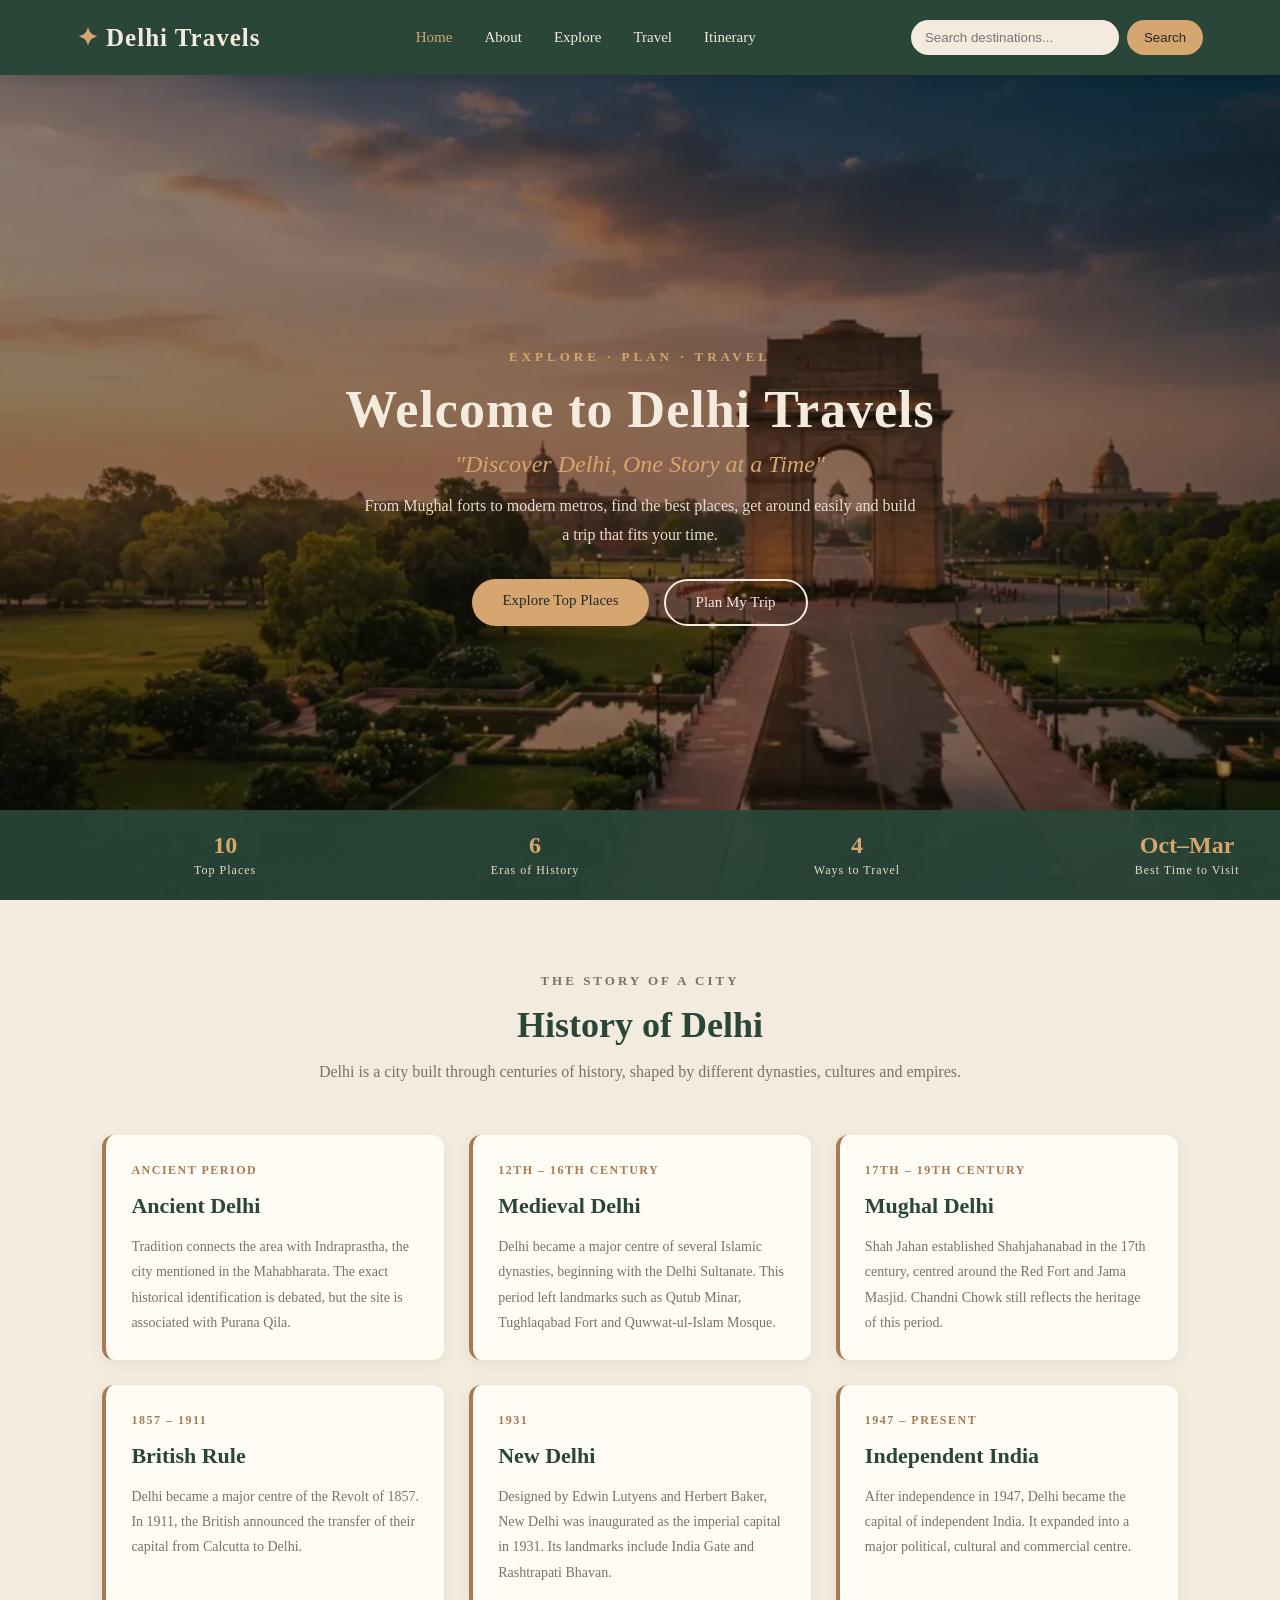
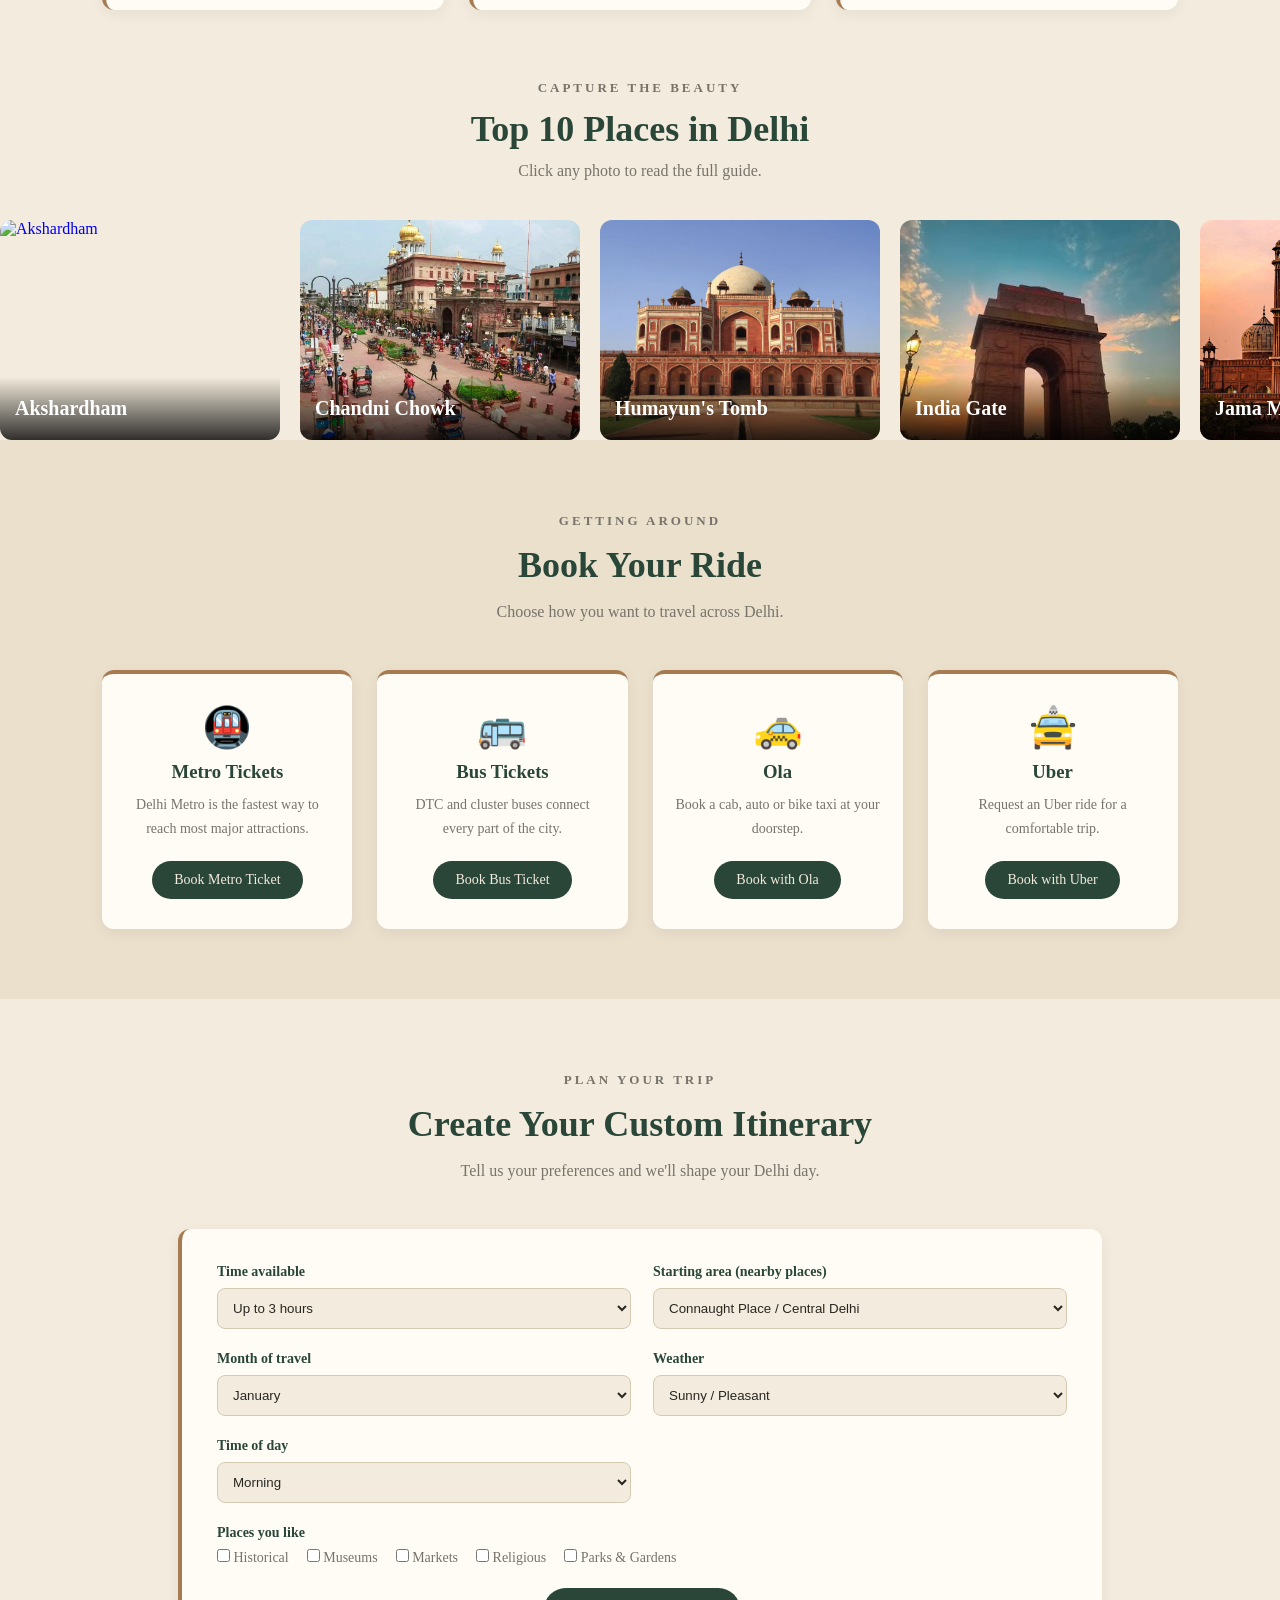
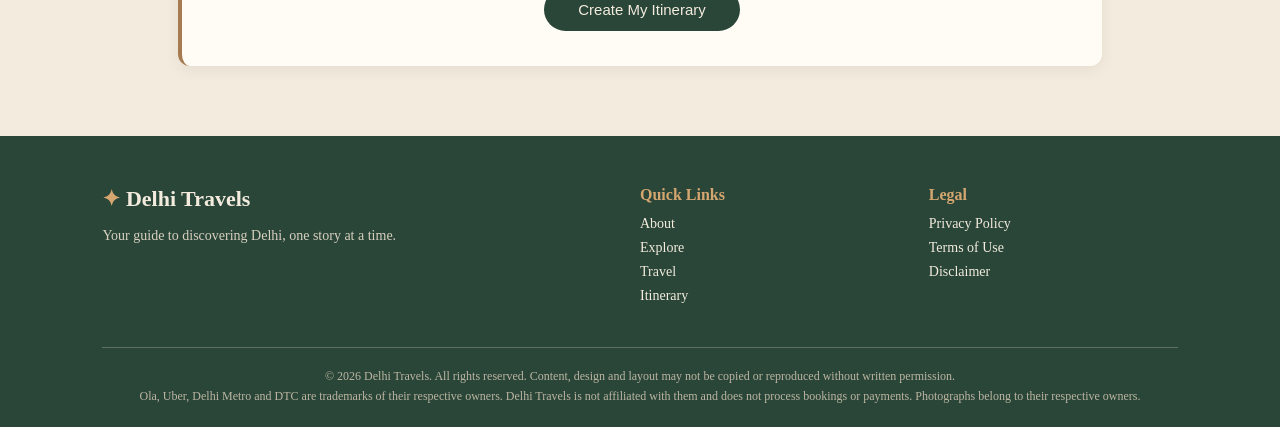
==== index.html @ da399725 "Homepage-built" ====
<!DOCTYPE html>
<html lang="en">
<head>
    <meta charset="UTF-8">
    <meta name="viewport" content="width=device-width, initial-scale=1.0">
    <title>Delhi Tour Guide</title>
    <link rel="stylesheet" href="style-main.css">
</head>
<body>
    
<header class="navbar">

<a href="#home" class="logo"><span>✦</span> Delhi Travels</a>

<div class="nav-links">
    <a href="#home">Home</a>
    <a href="#about">About</a>
    <a href="#explore">Explore</a>
    <a href="#travel">Travel</a>
    <a href="#itinerary">Itinerary</a>
</div>

    <div class="nav-search">
        <input type="text"
        placeholder="Search destinations...">
        <button type="button">Search</button>
    </div>

</header>

<div class="mainpage" id="home">

    <p class="hero-badge">EXPLORE · PLAN · TRAVEL</p>
    <h1>Welcome to Delhi Travels</h1>
    <h2>"Discover Delhi, One Story at a Time"</h2>
    <p class="hero-text">
        From Mughal forts to modern metros, find the best places,
        get around easily and build a trip that fits your time.
    </p>

    <div class="hero-buttons">
        <a href="#explore" class="hero-btn">Explore Top Places</a>
        <a href="#itinerary" class="hero-btn-outline">Plan My Trip</a>
    </div>

    <div class="hero-stats">
        <div><strong>10</strong><span>Top Places</span></div>
        <div><strong>6</strong><span>Eras of History</span></div>
        <div><strong>4</strong><span>Ways to Travel</span></div>
        <div><strong>Oct–Mar</strong><span>Best Time to Visit</span></div>
    </div>

</div>

<section class="history-section" id="about">

    <div class="history-heading">
        <p class="history-subtitle">THE STORY OF A CITY</p>
        <h2>History of Delhi</h2>
        <p>
            Delhi is a city built through centuries of history,
            shaped by different dynasties, cultures and empires.
        </p>
    </div>

    <div class="history-container">

        <div class="history-card">
            <span class="period">ANCIENT PERIOD</span>
            <h3>Ancient Delhi</h3>
            <p>
                Tradition connects the area with Indraprastha,
                the city mentioned in the Mahabharata. The exact
                historical identification is debated, but the
                site is associated with Purana Qila.
            </p>
        </div>

        <div class="history-card">
            <span class="period">12TH – 16TH CENTURY</span>
            <h3>Medieval Delhi</h3>
            <p>
                Delhi became a major centre of several Islamic
                dynasties, beginning with the Delhi Sultanate.
                This period left landmarks such as Qutub Minar,
                Tughlaqabad Fort and Quwwat-ul-Islam Mosque.
            </p>
        </div>

        <div class="history-card">
            <span class="period">17TH – 19TH CENTURY</span>
            <h3>Mughal Delhi</h3>
            <p>
                Shah Jahan established Shahjahanabad in the
                17th century, centred around the Red Fort and
                Jama Masjid. Chandni Chowk still reflects
                the heritage of this period.
            </p>
        </div>

        <div class="history-card">
            <span class="period">1857 – 1911</span>
            <h3>British Rule</h3>
            <p>
                Delhi became a major centre of the Revolt of
                1857. In 1911, the British announced the transfer
                of their capital from Calcutta to Delhi.
            </p>
        </div>

        <div class="history-card">
            <span class="period">1931</span>
            <h3>New Delhi</h3>
            <p>
                Designed by Edwin Lutyens and Herbert Baker,
                New Delhi was inaugurated as the imperial
                capital in 1931. Its landmarks include India
                Gate and Rashtrapati Bhavan.
            </p>
        </div>

        <div class="history-card">
            <span class="period">1947 – PRESENT</span>
            <h3>Independent India</h3>
            <p>
                After independence in 1947, Delhi became the
                capital of independent India. It expanded into
                a major political, cultural and commercial centre.
            </p>
        </div>

    </div>

</section>


<section class="gallery-section" id="explore">

    <div class="gallery-heading">
        <p class="gallery-subtitle">CAPTURE THE BEAUTY</p>
        <h2>Top 10 Places in Delhi</h2>
        <p>Click any photo to read the full guide.</p>
    </div>

    <div class="gallery">
        <div class="photo-track">

            <div class="photo-group"> 
                <a class="photo-card" href="Akshardham.html">
                    <img src="Akshardham.jpg" alt="Akshardham"><h3>Akshardham</h3>
                </a>
                <a class="photo-card" href="chandni-chowk.html">
                    <img src="ChandniChowk.jpg" alt="Chandni Chowk"><h3>Chandni Chowk</h3>
                </a>
                <a class="photo-card" href="humayuns-tomb.html">
                    <img src="HumayunsTomb.webp" alt="Humayun's Tomb"><h3>Humayun's Tomb</h3>
                </a>
                <a class="photo-card" href="india-gate.html">
                    <img src="IndiaGate.jpg" alt="India Gate"><h3>India Gate</h3>
                </a>
                <a class="photo-card" href="jama-masjid.html">
                    <img src="JamaMasjid.jpg" alt="Jama Masjid"><h3>Jama Masjid</h3>
                </a>
                <a class="photo-card" href="lodhi-garden.html">
                    <img src="LodhiGarden.jpg" alt="Lodhi Garden"><h3>Lodhi Garden</h3>
                </a>
                <a class="photo-card" href="lotus-temple.html">
                    <img src="LotusTemple.jpg" alt="Lotus Temple"><h3>Lotus Temple</h3>
                </a>
                <a class="photo-card" href="purana-qila.html">
                    <img src="PuranaQila.jpg" alt="Purana Qila"><h3>Purana Qila</h3>
                </a>
                <a class="photo-card" href="red-fort.html">
                    <img src="RedFort.jpg" alt="Red Fort"><h3>Red Fort</h3>
                </a>
                <a class="photo-card" href="qutub-minar.html">
                    <img src="QutubMinar.webp" alt="Qutub Minar"><h3>Qutub Minar</h3>
                </a>
            </div>

            <div class="photo-group" aria-hidden="true">
                <a class="photo-card" href="places/akshardham.html" tabindex="-1">
                    <img src="Akshardham.jpg" alt="Akshardham"><h3>Akshardham</h3>
                </a>
                <a class="photo-card" href="places/chandni-chowk.html" tabindex="-1">
                    <img src="ChandniChowk.jpg" alt="Chandni Chowk"><h3>Chandni Chowk</h3>
                </a>
                <a class="photo-card" href="places/humayuns-tomb.html" tabindex="-1">
                    <img src="HumayunsTomb.webp" alt="Humayun's Tomb"><h3>Humayun's Tomb</h3>
                </a>
                <a class="photo-card" href="places/india-gate.html" tabindex="-1">
                    <img src="IndiaGate.jpg" alt="India Gate"><h3>India Gate</h3>
                </a>
                <a class="photo-card" href="places/jama-masjid.html" tabindex="-1">
                    <img src="JamaMasjid.jpg" alt="Jama Masjid"><h3>Jama Masjid</h3>
                </a>
                <a class="photo-card" href="places/lodhi-garden.html" tabindex="-1">
                    <img src="LodhiGarden.jpg" alt="Lodhi Garden"><h3>Lodhi Garden</h3>
                </a>
                <a class="photo-card" href="places/lotus-temple.html" tabindex="-1">
                    <img src="LotusTemple.jpg" alt="Lotus Temple"><h3>Lotus Temple</h3>
                </a>
                <a class="photo-card" href="places/purana-qila.html" tabindex="-1">
                    <img src="PuranaQila.jpg" alt="Purana Qila"><h3>Purana Qila</h3>
                </a>
                <a class="photo-card" href="places/red-fort.html" tabindex="-1">
                    <img src="RedFort.jpg" alt="Red Fort"><h3>Red Fort</h3>
                </a>
                <a class="photo-card" href="places/qutub-minar.html" tabindex="-1">
                    <img src="QutubMinar.webp" alt="Qutub Minar"><h3>Qutub Minar</h3>
                </a>
            </div>

        </div>
    </div>
</section>

<section class="travel-section" id="travel">

    <div class="section-heading">
        <p class="section-subtitle">GETTING AROUND</p>
        <h2>Book Your Ride</h2>
        <p>Choose how you want to travel across Delhi.</p>
    </div>

    <div class="travel-container">

        <div class="travel-card">
            <div class="travel-icon">🚇</div>
            <h3>Metro Tickets</h3>
            <p>Delhi Metro is the fastest way to reach most major attractions.</p>
            <a href="https://www.delhimetrorail.com" target="_blank" rel="noopener" class="btn">Book Metro Ticket</a>
        </div>

        <div class="travel-card">
            <div class="travel-icon">🚌</div>
            <h3>Bus Tickets</h3>
            <p>DTC and cluster buses connect every part of the city.</p>
            <a href="https://dtc.delhi.gov.in" target="_blank" rel="noopener" class="btn">Book Bus Ticket</a>
        </div>

        <div class="travel-card">
            <div class="travel-icon">🚕</div>
            <h3>Ola</h3>
            <p>Book a cab, auto or bike taxi at your doorstep.</p>
            <a href="https://www.olacabs.com" target="_blank" rel="noopener" class="btn">Book with Ola</a>
        </div>

        <div class="travel-card">
            <div class="travel-icon">🚖</div>
            <h3>Uber</h3>
            <p>Request an Uber ride for a comfortable trip.</p>
            <a href="https://www.uber.com/in/en/" target="_blank" rel="noopener" class="btn">Book with Uber</a>
        </div>

    </div>

</section>


<section class="itinerary-section" id="itinerary">

    <div class="section-heading">
        <p class="section-subtitle">PLAN YOUR TRIP</p>
        <h2>Create Your Custom Itinerary</h2>
        <p>Tell us your preferences and we'll shape your Delhi day.</p>
    </div>

    <form class="itinerary-form" action="itinerary-result.html" method="get">

        <div class="form-group">
            <label for="time-limit">Time available</label>
            <select id="time-limit" name="time">
                <option value="3">Up to 3 hours</option>
                <option value="6">Half day (6 hours)</option>
                <option value="10">Full day (10 hours)</option>
                <option value="24">2 days</option>
            </select>
        </div>

        <div class="form-group">
            <label for="nearby">Starting area (nearby places)</label>
            <select id="nearby" name="area">
                <option value="central">Connaught Place / Central Delhi</option>
                <option value="old">Old Delhi</option>
                <option value="south">South Delhi</option>
                <option value="east">East Delhi / Akshardham</option>
                <option value="north">North Delhi (Alipur, Civil Lines)</option>
            </select>
        </div>

        <div class="form-group">
            <label for="month">Month of travel</label>
            <select id="month" name="month">
                <option>January</option><option>February</option><option>March</option>
                <option>April</option><option>May</option><option>June</option>
                <option>July</option><option>August</option><option>September</option>
                <option>October</option><option>November</option><option>December</option>
            </select>
        </div>

        <div class="form-group">
            <label for="weather">Weather</label>
            <select id="weather" name="weather">
                <option value="sunny">Sunny / Pleasant</option>
                <option value="hot">Hot</option>
                <option value="rainy">Rainy</option>
                <option value="cold">Cold / Foggy</option>
            </select>
        </div>

        <div class="form-group">
            <label for="daytime">Time of day</label>
            <select id="daytime" name="daytime">
                <option value="morning">Morning</option>
                <option value="afternoon">Afternoon</option>
                <option value="evening">Evening</option>
            </select>
        </div>

        <fieldset class="form-group choices">
            <legend>Places you like</legend>
            <label><input type="checkbox" name="interest" value="historical"> Historical</label>
            <label><input type="checkbox" name="interest" value="museums"> Museums</label>
            <label><input type="checkbox" name="interest" value="markets"> Markets</label>
            <label><input type="checkbox" name="interest" value="religious"> Religious</label>
            <label><input type="checkbox" name="interest" value="parks"> Parks &amp; Gardens</label>
        </fieldset>

        <button type="submit" class="btn form-btn">Create My Itinerary</button>

    </form>
</section>


<footer class="site-footer">

    <div class="footer-container">

        <div class="footer-col">
            <h3><span>✦</span> Delhi Travels</h3>
            <p>Your guide to discovering Delhi, one story at a time.</p>
        </div>

        <div class="footer-col">
            <h4>Quick Links</h4>
            <a href="#about">About</a>
            <a href="#explore">Explore</a>
            <a href="#travel">Travel</a>
            <a href="#itinerary">Itinerary</a>
        </div>

        <div class="footer-col">
            <h4>Legal</h4>
            <a href="privacy.html">Privacy Policy</a>
            <a href="terms.html">Terms of Use</a>
            <a href="disclaimer.html">Disclaimer</a>
        </div>

    </div>

    <div class="footer-bottom">
        <p>&copy; 2026 Delhi Travels. All rights reserved. Content, design and layout may not be copied or reproduced without written permission.</p>
        <p>Ola, Uber, Delhi Metro and DTC are trademarks of their respective owners. Delhi Travels is not affiliated with them and does not process bookings or payments. Photographs belong to their respective owners.</p>
    </div>

</footer>

</body>
</html>
---- style-main.css ----
html { scroll-behavior: smooth; }
section[id] { scroll-margin-top: 85px; }  
*{
    margin:0px;
    padding:0px;
}
body{
    background-color:#F3EBDD;
}

/* NAVBAR */

.navbar {
    height: 75px;
    background-color: #294638;

    display: flex;
    align-items: center;
    justify-content: space-between;

    padding: 0 6%;

    position: sticky;
    top: 0;
    z-index: 1000;

    box-shadow: 0 3px 12px rgba(0,0,0,0.12);
}

.logo {
    color: #F3EBDD;
    font-size: 25px;
    font-weight: bold;
    text-decoration: none;
    letter-spacing: 1px;
}

.logo span {
    color: #D5A66F;
}

.nav-links {
    display: flex;
    align-items: center;
    gap: 32px;
}

.nav-links a {
    color: #F3EBDD;
    text-decoration: none;
    font-size: 15px;
    transition: color 0.3s ease;
    position: relative;
}

.nav-links a:hover {
    color: #D5A66F;
}

.nav-links a::after {
    content: "";
    position: absolute;
    width: 0;
    height: 2px;
    background-color: #D5A66F;
    bottom: -7px;
    left: 0;
    transition: width 0.3s ease;
}

.nav-links a:hover::after {
    width: 100%;
}

.nav-search {
    display: flex;
    align-items: center;
    gap: 8px;
}

.nav-search input {
    width: 180px;
    padding: 10px 14px;
    border: none;
    outline: none;
    border-radius: 20px;
    background-color: #F3EBDD;
}

.nav-search button {
    padding: 10px 17px;
    border: none;
    border-radius: 20px;
    background-color: #D5A66F;
    color: #282722;
    cursor: pointer;
    transition: 0.3s;
}

.nav-search button:hover {
    background-color: #E8C99F;
}

/* HERO SECTION */
.mainpage {
    min-height: calc(100vh - 75px);
    background-image: linear-gradient(rgba(20,35,28,0.65), rgba(20,35,28,0.65)), url("IndiaGate.jpg");
    background-size: cover;
    background-position: center;
    display: flex;
    flex-direction: column;
    align-items: center;
    justify-content: center;
    text-align: center;
    color: #F3EBDD;
    padding: 40px 20px 120px;
    position: relative;
}

.hero-badge {
    color: #D5A66F;
    letter-spacing: 4px;
    font-size: 13px;
    font-weight: bold;
    margin-bottom: 15px;
}

.mainpage h1 { font-size: 52px; letter-spacing: 1px; }

.mainpage h2 {
    font-weight: normal;
    font-style: italic;
    color: #D5A66F;
    font-size: 24px;
    margin: 14px 0;
}

.hero-text {
    max-width: 560px;
    line-height: 1.8;
    color: #E6DECB;
    margin-bottom: 30px;
}

.hero-buttons { display: flex; gap: 15px; flex-wrap: wrap; justify-content: center; }

.hero-btn, .hero-btn-outline {
    padding: 13px 30px;
    border-radius: 30px;
    text-decoration: none;
    font-size: 15px;
    transition: 0.3s ease;
}

.hero-btn { background-color: #D5A66F; color: #282722; }
.hero-btn:hover { background-color: #E8C99F; }

.hero-btn-outline { border: 2px solid #F3EBDD; color: #F3EBDD; }
.hero-btn-outline:hover { background-color: #F3EBDD; color: #294638; }

/* HERO STATS STRIP */
.hero-stats {
    position: absolute;
    bottom: 0;
    left: 0;
    width: 100%;
    display: flex;
    justify-content: space-around;
    padding: 22px 6%;
    background-color: rgba(41,70,56,0.92);
}

.hero-stats div { display: flex; flex-direction: column; gap: 4px; }
.hero-stats strong { color: #D5A66F; font-size: 24px; }
.hero-stats span { font-size: 12px; letter-spacing: 1px; color: #E6DECB; }

.mainpage {
    height: 500px;
    background-image: linear-gradient(rgba(0,0,0,0.45), rgba(0,0,0,0.45)), url("HomePage.png");
    background-size: cover;
    background-position: center;
    display: flex;
    flex-direction: column;
    align-items: center;
    justify-content: center;
    text-align: center;
    color: #F3EBDD;
    padding: 0 20px;
}
.mainpage h2 { font-weight: normal; font-style: italic; margin-top: 12px; }

.history-section {
    padding: 70px 8%;
    background-color: #F3EBDD;
}

.history-heading {
    text-align: center;
    max-width: 650px;
    margin: 0 auto 50px;
}

.history-subtitle {
    color: #A77B52;
    letter-spacing: 3px;
    font-size: 13px;
    font-weight: bold;
}

.history-heading h2 {
    color: #294638;
    font-size: 36px;
    margin: 12px 0;
}

.history-heading p {
    color: #77736B;
    line-height: 1.7;
}

.history-container {
    display: grid;
    grid-template-columns: repeat(3, 1fr);
    gap: 25px;
}

.history-card {
    background-color: #FFFCF6;
    padding: 25px;
    border-radius: 12px;
    border-left: 4px solid #A77B52;
    box-shadow: 0px 4px 15px rgba(0,0,0,0.06);
    transition: transform 0.3s ease;
}

.history-card:hover {
    transform: translateY(-6px);
}

.period {
    color: #A77B52;
    font-size: 12px;
    font-weight: bold;
    letter-spacing: 1.5px;
}

.history-card h3 {
    color: #294638;
    font-size: 22px;
    margin: 15px 0;
}

.history-card p {
    color: #77736B;
    font-size: 14px;
    line-height: 1.8;
}

/* PHOTO GALLERY */

.photo-card {         
    display: block;
    text-decoration: none;
}
.photo-card:hover h3 { color: #D5A66F; }

.gallery-heading {
    text-align: center;
    margin-bottom: 40px;
    padding: 0 20px;
}

.gallery-subtitle {
    color: #A77B52;
    font-size: 13px;
    font-weight: bold;
    letter-spacing: 3px;
}

.gallery-heading h2 {
    color: #294638;
    font-size: 36px;
    margin: 12px 0;
}

.gallery-heading p {
    color: #77736B;
}

.gallery {
    width: 100%;
    overflow: hidden;
}

.photo-track {
    display: flex;
    width: max-content;
    animation: scroll 30s linear infinite;
}

.photo-group {
    display: flex;
    gap: 20px;
    padding-right: 20px;
}

.photo-card {
    width: 280px;
    height: 220px;
    position: relative;
    flex-shrink: 0;
    border-radius: 12px;
    overflow: hidden;
}

.photo-card img {
    width: 100%;
    height: 100%;
    object-fit: cover;
    transition: transform 0.5s ease;
}

.photo-card:hover img {
    transform: scale(1.1);
}

.photo-card h3 {
    position: absolute;
    bottom: 0;
    left: 0;
    width: 100%;
    padding: 20px 15px;
    box-sizing: border-box;
    color: white;
    font-size: 20px;

    background: linear-gradient(
        transparent,
        rgba(0,0,0,0.8)
    );
}

/*Animation*/

@keyframes scroll {
    from {
        transform: translateX(0);
    }

    to {
        transform: translateX(-50%);
    }
}

.gallery:hover .photo-track {
    animation-play-state: paused;
}

@media (prefers-reduced-motion: reduce) {
    .photo-track {
        animation: none;
    }
}

.section-heading { text-align: center; max-width: 650px; margin: 0 auto 45px; }
.section-subtitle { color: #A77B52; letter-spacing: 3px; font-size: 13px; font-weight: bold; }
.section-heading h2 { color: #294638; font-size: 36px; margin: 12px 0; }
.section-heading p { color: #77736B; line-height: 1.7; }

.btn {
    display: inline-block;
    padding: 11px 22px;
    background-color: #294638;
    color: #F3EBDD;
    text-decoration: none;
    border: none;
    border-radius: 25px;
    font-size: 14px;
    cursor: pointer;
    transition: background-color 0.3s ease;
}
.btn:hover { background-color: #A77B52; }

.travel-section { padding: 70px 8%; background-color: #EAE0CC; }
.travel-container { display: grid; grid-template-columns: repeat(4, 1fr); gap: 25px; }
.travel-card {
    background-color: #FFFCF6;
    padding: 30px 22px;
    border-radius: 12px;
    text-align: center;
    border-top: 4px solid #A77B52;
    box-shadow: 0 4px 15px rgba(0,0,0,0.06);
    transition: transform 0.3s ease;
}
.travel-card:hover { transform: translateY(-6px); }
.travel-icon { font-size: 40px; margin-bottom: 10px; }
.travel-card h3 { color: #294638; margin-bottom: 10px; }
.travel-card p { color: #77736B; font-size: 14px; line-height: 1.7; margin-bottom: 20px; }

/* ITINERARY */
.itinerary-section { padding: 70px 8%; background-color: #F3EBDD; }
.itinerary-form {
    max-width: 850px;
    margin: 0 auto;
    background-color: #FFFCF6;
    padding: 35px;
    border-radius: 12px;
    border-left: 4px solid #A77B52;
    box-shadow: 0 4px 15px rgba(0,0,0,0.06);
    display: grid;
    grid-template-columns: repeat(2, 1fr);
    gap: 22px;
}
.form-group { display: flex; flex-direction: column; gap: 8px; }
.form-group label, .form-group legend { color: #294638; font-weight: bold; font-size: 14px; }
.form-group select {
    padding: 11px;
    border: 1px solid #D5C9B2;
    border-radius: 8px;
    background-color: #F3EBDD;
    color: #282722;
}
.choices { grid-column: 1 / -1; border: none; flex-direction: row; flex-wrap: wrap; gap: 18px; }
.choices legend { width: 100%; margin-bottom: 8px; }
.choices label { font-weight: normal; color: #77736B; }
.form-btn { grid-column: 1 / -1; justify-self: center; padding: 13px 34px; font-size: 15px; }

/* FOOTER */
.site-footer { background-color: #294638; color: #F3EBDD; padding: 50px 8% 20px; }
.footer-container { display: grid; grid-template-columns: 2fr 1fr 1fr; gap: 40px; }
.footer-col h3 { font-size: 22px; margin-bottom: 12px; }
.footer-col h3 span { color: #D5A66F; }
.footer-col h4 { color: #D5A66F; margin-bottom: 12px; }
.footer-col p { font-size: 14px; line-height: 1.7; color: #D8D0BF; }
.footer-col a { display: block; color: #F3EBDD; text-decoration: none; font-size: 14px; margin-bottom: 8px; }
.footer-col a:hover { color: #D5A66F; }
.footer-bottom {
    margin-top: 35px;
    padding-top: 18px;
    border-top: 1px solid rgba(243,235,221,0.25);
    text-align: center;
    font-size: 12px;
    line-height: 1.7;
    color: #BDB5A3;
}

/* PLACE PAGES */
.place-page { max-width: 850px; margin: 50px auto; padding: 0 20px; }
.place-page h1 { color: #294638; margin-bottom: 20px; }
.place-page img { width: 100%; border-radius: 12px; margin-bottom: 20px; }
.place-page p { color: #77736B; line-height: 1.8; margin-bottom: 12px; }

/* MOBILE RESPONSIVENESS */

@media (max-width: 768px) {
    .history-container {
        grid-template-columns: repeat(2, 1fr);
    }
}

@media (max-width: 480px) {
    .history-container {
        grid-template-columns: 1fr;
    }
}

@media (max-width: 900px) {
    .travel-container { grid-template-columns: repeat(2, 1fr); }
    .footer-container { grid-template-columns: 1fr; }
}
@media (max-width: 600px) {
    .travel-container, .itinerary-form { grid-template-columns: 1fr; }
}

/* ONE SECTION AT A TIME */
.page {
    display: none;                         /* all sections hidden by default */
    min-height: calc(100vh - 75px);        /* selected section fills the screen */
}

.page:target {
    display: block;                        /* show only the clicked section */
}

/* hide the hero when any section is open */
body:has(.page:target) .mainpage {
    display: none;
}

/* SMOOTH FADE-IN */
.page:target,
.mainpage {
    animation: pageFade 0.6s ease;
}

@keyframes pageFade {
    from { opacity: 0; transform: translateY(20px); }
    to   { opacity: 1; transform: translateY(0); }
}

/* HIGHLIGHT THE ACTIVE NAV LINK */
body:has(#about:target)     .nav-links a[href="#about"],
body:has(#explore:target)   .nav-links a[href="#explore"],
body:has(#travel:target)    .nav-links a[href="#travel"],
body:has(#itinerary:target) .nav-links a[href="#itinerary"],
body:not(:has(.page:target)) .nav-links a[href="#home"] {
    color: #D5A66F;
}

/* MOBILE + ACCESSIBILITY */
@media (max-width: 768px) {
    .mainpage h1 { font-size: 34px; }
    .mainpage h2 { font-size: 18px; }
    .hero-stats { flex-wrap: wrap; gap: 15px; position: static; margin-top: 40px; }
    .mainpage { padding-bottom: 40px; }
}

@media (prefers-reduced-motion: reduce) {
    .page:target, .mainpage { animation: none; }
}
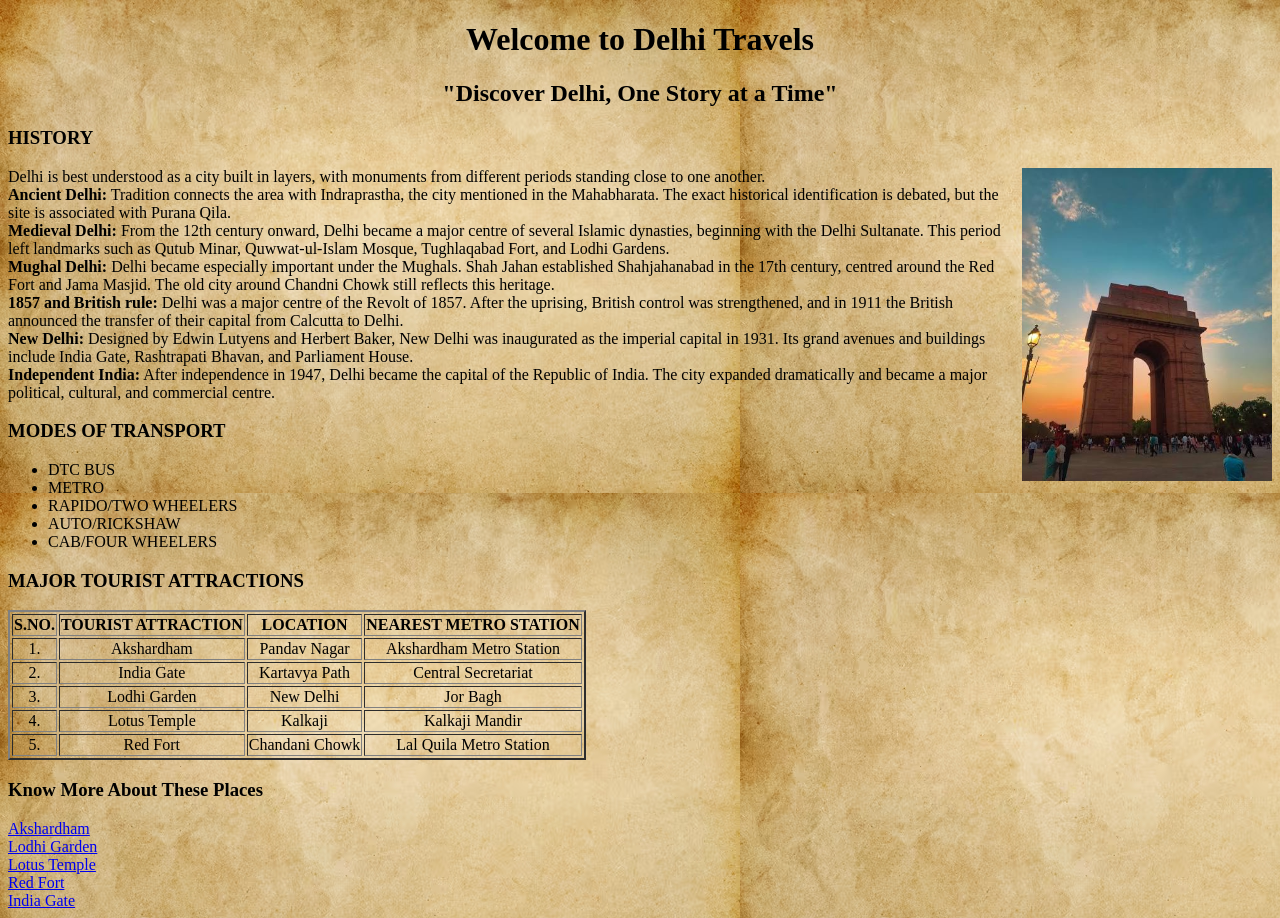
==== commit 30056c1e: "Initial changes" ====
--- a/index.html
+++ b/index.html
@@ -3,368 +3,80 @@
 <head>
     <meta charset="UTF-8">
     <meta name="viewport" content="width=device-width, initial-scale=1.0">
-    <title>Delhi Tour Guide</title>
-    <link rel="stylesheet" href="style-main.css">
+    <title>EXPERIMENT NO. 5</title>
 </head>
-<body>
-    
-<header class="navbar">
+<body background="background.jpg">
+    <h1 align="center">Welcome to Delhi Travels</h1>
+    <h2 align="center">"Discover Delhi, One Story at a Time"</h2>
+<div><h3>HISTORY</h3>
+<image src="india_gate.jpg" align="right" width="250px"></image>
+Delhi is best understood as a city built in layers, with monuments from different periods standing close to one another.
+<br><b>Ancient Delhi:</b> Tradition connects the area with Indraprastha, the city mentioned in the Mahabharata. The exact historical identification is debated, but the site is associated with Purana Qila.
 
-<a href="#home" class="logo"><span>✦</span> Delhi Travels</a>
+<br><b>Medieval Delhi:</b> From the 12th century onward, Delhi became a major centre of several Islamic dynasties, beginning with the Delhi Sultanate. This period left landmarks such as Qutub Minar, Quwwat-ul-Islam Mosque, Tughlaqabad Fort, and Lodhi Gardens.
 
-<div class="nav-links">
-    <a href="#home">Home</a>
-    <a href="#about">About</a>
-    <a href="#explore">Explore</a>
-    <a href="#travel">Travel</a>
-    <a href="#itinerary">Itinerary</a>
+<br><b>Mughal Delhi:</b> Delhi became especially important under the Mughals. Shah Jahan established Shahjahanabad in the 17th century, centred around the Red Fort and Jama Masjid. The old city around Chandni Chowk still reflects this heritage.
+
+<br><b>1857 and British rule:</b> Delhi was a major centre of the Revolt of 1857. After the uprising, British control was strengthened, and in 1911 the British announced the transfer of their capital from Calcutta to Delhi.
+
+<br><b>New Delhi:</b> Designed by Edwin Lutyens and Herbert Baker, New Delhi was inaugurated as the imperial capital in 1931. Its grand avenues and buildings include India Gate, Rashtrapati Bhavan, and Parliament House.
+
+<br><b>Independent India:</b> After independence in 1947, Delhi became the capital of the Republic of India. The city expanded dramatically and became a major political, cultural, and commercial centre.
 </div>
-
-    <div class="nav-search">
-        <input type="text"
-        placeholder="Search destinations...">
-        <button type="button">Search</button>
-    </div>
-
-</header>
-
-<div class="mainpage" id="home">
-
-    <p class="hero-badge">EXPLORE · PLAN · TRAVEL</p>
-    <h1>Welcome to Delhi Travels</h1>
-    <h2>"Discover Delhi, One Story at a Time"</h2>
-    <p class="hero-text">
-        From Mughal forts to modern metros, find the best places,
-        get around easily and build a trip that fits your time.
-    </p>
-
-    <div class="hero-buttons">
-        <a href="#explore" class="hero-btn">Explore Top Places</a>
-        <a href="#itinerary" class="hero-btn-outline">Plan My Trip</a>
-    </div>
-
-    <div class="hero-stats">
-        <div><strong>10</strong><span>Top Places</span></div>
-        <div><strong>6</strong><span>Eras of History</span></div>
-        <div><strong>4</strong><span>Ways to Travel</span></div>
-        <div><strong>Oct–Mar</strong><span>Best Time to Visit</span></div>
-    </div>
-
+<div><h3>MODES OF TRANSPORT</h3>
+    <ul>
+        <li>DTC BUS</li>       
+        <li>METRO</li>
+        <li>RAPIDO/TWO WHEELERS</li>     
+        <li>AUTO/RICKSHAW</li>  
+        <li>CAB/FOUR WHEELERS</li>
+    </ul>
 </div>
-
-<section class="history-section" id="about">
-
-    <div class="history-heading">
-        <p class="history-subtitle">THE STORY OF A CITY</p>
-        <h2>History of Delhi</h2>
-        <p>
-            Delhi is a city built through centuries of history,
-            shaped by different dynasties, cultures and empires.
-        </p>
-    </div>
-
-    <div class="history-container">
-
-        <div class="history-card">
-            <span class="period">ANCIENT PERIOD</span>
-            <h3>Ancient Delhi</h3>
-            <p>
-                Tradition connects the area with Indraprastha,
-                the city mentioned in the Mahabharata. The exact
-                historical identification is debated, but the
-                site is associated with Purana Qila.
-            </p>
-        </div>
-
-        <div class="history-card">
-            <span class="period">12TH – 16TH CENTURY</span>
-            <h3>Medieval Delhi</h3>
-            <p>
-                Delhi became a major centre of several Islamic
-                dynasties, beginning with the Delhi Sultanate.
-                This period left landmarks such as Qutub Minar,
-                Tughlaqabad Fort and Quwwat-ul-Islam Mosque.
-            </p>
-        </div>
-
-        <div class="history-card">
-            <span class="period">17TH – 19TH CENTURY</span>
-            <h3>Mughal Delhi</h3>
-            <p>
-                Shah Jahan established Shahjahanabad in the
-                17th century, centred around the Red Fort and
-                Jama Masjid. Chandni Chowk still reflects
-                the heritage of this period.
-            </p>
-        </div>
-
-        <div class="history-card">
-            <span class="period">1857 – 1911</span>
-            <h3>British Rule</h3>
-            <p>
-                Delhi became a major centre of the Revolt of
-                1857. In 1911, the British announced the transfer
-                of their capital from Calcutta to Delhi.
-            </p>
-        </div>
-
-        <div class="history-card">
-            <span class="period">1931</span>
-            <h3>New Delhi</h3>
-            <p>
-                Designed by Edwin Lutyens and Herbert Baker,
-                New Delhi was inaugurated as the imperial
-                capital in 1931. Its landmarks include India
-                Gate and Rashtrapati Bhavan.
-            </p>
-        </div>
-
-        <div class="history-card">
-            <span class="period">1947 – PRESENT</span>
-            <h3>Independent India</h3>
-            <p>
-                After independence in 1947, Delhi became the
-                capital of independent India. It expanded into
-                a major political, cultural and commercial centre.
-            </p>
-        </div>
-
-    </div>
-
-</section>
-
-
-<section class="gallery-section" id="explore">
-
-    <div class="gallery-heading">
-        <p class="gallery-subtitle">CAPTURE THE BEAUTY</p>
-        <h2>Top 10 Places in Delhi</h2>
-        <p>Click any photo to read the full guide.</p>
-    </div>
-
-    <div class="gallery">
-        <div class="photo-track">
-
-            <div class="photo-group"> 
-                <a class="photo-card" href="Akshardham.html">
-                    <img src="Akshardham.jpg" alt="Akshardham"><h3>Akshardham</h3>
-                </a>
-                <a class="photo-card" href="chandni-chowk.html">
-                    <img src="ChandniChowk.jpg" alt="Chandni Chowk"><h3>Chandni Chowk</h3>
-                </a>
-                <a class="photo-card" href="humayuns-tomb.html">
-                    <img src="HumayunsTomb.webp" alt="Humayun's Tomb"><h3>Humayun's Tomb</h3>
-                </a>
-                <a class="photo-card" href="india-gate.html">
-                    <img src="IndiaGate.jpg" alt="India Gate"><h3>India Gate</h3>
-                </a>
-                <a class="photo-card" href="jama-masjid.html">
-                    <img src="JamaMasjid.jpg" alt="Jama Masjid"><h3>Jama Masjid</h3>
-                </a>
-                <a class="photo-card" href="lodhi-garden.html">
-                    <img src="LodhiGarden.jpg" alt="Lodhi Garden"><h3>Lodhi Garden</h3>
-                </a>
-                <a class="photo-card" href="lotus-temple.html">
-                    <img src="LotusTemple.jpg" alt="Lotus Temple"><h3>Lotus Temple</h3>
-                </a>
-                <a class="photo-card" href="purana-qila.html">
-                    <img src="PuranaQila.jpg" alt="Purana Qila"><h3>Purana Qila</h3>
-                </a>
-                <a class="photo-card" href="red-fort.html">
-                    <img src="RedFort.jpg" alt="Red Fort"><h3>Red Fort</h3>
-                </a>
-                <a class="photo-card" href="qutub-minar.html">
-                    <img src="QutubMinar.webp" alt="Qutub Minar"><h3>Qutub Minar</h3>
-                </a>
-            </div>
-
-            <div class="photo-group" aria-hidden="true">
-                <a class="photo-card" href="places/akshardham.html" tabindex="-1">
-                    <img src="Akshardham.jpg" alt="Akshardham"><h3>Akshardham</h3>
-                </a>
-                <a class="photo-card" href="places/chandni-chowk.html" tabindex="-1">
-                    <img src="ChandniChowk.jpg" alt="Chandni Chowk"><h3>Chandni Chowk</h3>
-                </a>
-                <a class="photo-card" href="places/humayuns-tomb.html" tabindex="-1">
-                    <img src="HumayunsTomb.webp" alt="Humayun's Tomb"><h3>Humayun's Tomb</h3>
-                </a>
-                <a class="photo-card" href="places/india-gate.html" tabindex="-1">
-                    <img src="IndiaGate.jpg" alt="India Gate"><h3>India Gate</h3>
-                </a>
-                <a class="photo-card" href="places/jama-masjid.html" tabindex="-1">
-                    <img src="JamaMasjid.jpg" alt="Jama Masjid"><h3>Jama Masjid</h3>
-                </a>
-                <a class="photo-card" href="places/lodhi-garden.html" tabindex="-1">
-                    <img src="LodhiGarden.jpg" alt="Lodhi Garden"><h3>Lodhi Garden</h3>
-                </a>
-                <a class="photo-card" href="places/lotus-temple.html" tabindex="-1">
-                    <img src="LotusTemple.jpg" alt="Lotus Temple"><h3>Lotus Temple</h3>
-                </a>
-                <a class="photo-card" href="places/purana-qila.html" tabindex="-1">
-                    <img src="PuranaQila.jpg" alt="Purana Qila"><h3>Purana Qila</h3>
-                </a>
-                <a class="photo-card" href="places/red-fort.html" tabindex="-1">
-                    <img src="RedFort.jpg" alt="Red Fort"><h3>Red Fort</h3>
-                </a>
-                <a class="photo-card" href="places/qutub-minar.html" tabindex="-1">
-                    <img src="QutubMinar.webp" alt="Qutub Minar"><h3>Qutub Minar</h3>
-                </a>
-            </div>
-
-        </div>
-    </div>
-</section>
-
-<section class="travel-section" id="travel">
-
-    <div class="section-heading">
-        <p class="section-subtitle">GETTING AROUND</p>
-        <h2>Book Your Ride</h2>
-        <p>Choose how you want to travel across Delhi.</p>
-    </div>
-
-    <div class="travel-container">
-
-        <div class="travel-card">
-            <div class="travel-icon">🚇</div>
-            <h3>Metro Tickets</h3>
-            <p>Delhi Metro is the fastest way to reach most major attractions.</p>
-            <a href="https://www.delhimetrorail.com" target="_blank" rel="noopener" class="btn">Book Metro Ticket</a>
-        </div>
-
-        <div class="travel-card">
-            <div class="travel-icon">🚌</div>
-            <h3>Bus Tickets</h3>
-            <p>DTC and cluster buses connect every part of the city.</p>
-            <a href="https://dtc.delhi.gov.in" target="_blank" rel="noopener" class="btn">Book Bus Ticket</a>
-        </div>
-
-        <div class="travel-card">
-            <div class="travel-icon">🚕</div>
-            <h3>Ola</h3>
-            <p>Book a cab, auto or bike taxi at your doorstep.</p>
-            <a href="https://www.olacabs.com" target="_blank" rel="noopener" class="btn">Book with Ola</a>
-        </div>
-
-        <div class="travel-card">
-            <div class="travel-icon">🚖</div>
-            <h3>Uber</h3>
-            <p>Request an Uber ride for a comfortable trip.</p>
-            <a href="https://www.uber.com/in/en/" target="_blank" rel="noopener" class="btn">Book with Uber</a>
-        </div>
-
-    </div>
-
-</section>
-
-
-<section class="itinerary-section" id="itinerary">
-
-    <div class="section-heading">
-        <p class="section-subtitle">PLAN YOUR TRIP</p>
-        <h2>Create Your Custom Itinerary</h2>
-        <p>Tell us your preferences and we'll shape your Delhi day.</p>
-    </div>
-
-    <form class="itinerary-form" action="itinerary-result.html" method="get">
-
-        <div class="form-group">
-            <label for="time-limit">Time available</label>
-            <select id="time-limit" name="time">
-                <option value="3">Up to 3 hours</option>
-                <option value="6">Half day (6 hours)</option>
-                <option value="10">Full day (10 hours)</option>
-                <option value="24">2 days</option>
-            </select>
-        </div>
-
-        <div class="form-group">
-            <label for="nearby">Starting area (nearby places)</label>
-            <select id="nearby" name="area">
-                <option value="central">Connaught Place / Central Delhi</option>
-                <option value="old">Old Delhi</option>
-                <option value="south">South Delhi</option>
-                <option value="east">East Delhi / Akshardham</option>
-                <option value="north">North Delhi (Alipur, Civil Lines)</option>
-            </select>
-        </div>
-
-        <div class="form-group">
-            <label for="month">Month of travel</label>
-            <select id="month" name="month">
-                <option>January</option><option>February</option><option>March</option>
-                <option>April</option><option>May</option><option>June</option>
-                <option>July</option><option>August</option><option>September</option>
-                <option>October</option><option>November</option><option>December</option>
-            </select>
-        </div>
-
-        <div class="form-group">
-            <label for="weather">Weather</label>
-            <select id="weather" name="weather">
-                <option value="sunny">Sunny / Pleasant</option>
-                <option value="hot">Hot</option>
-                <option value="rainy">Rainy</option>
-                <option value="cold">Cold / Foggy</option>
-            </select>
-        </div>
-
-        <div class="form-group">
-            <label for="daytime">Time of day</label>
-            <select id="daytime" name="daytime">
-                <option value="morning">Morning</option>
-                <option value="afternoon">Afternoon</option>
-                <option value="evening">Evening</option>
-            </select>
-        </div>
-
-        <fieldset class="form-group choices">
-            <legend>Places you like</legend>
-            <label><input type="checkbox" name="interest" value="historical"> Historical</label>
-            <label><input type="checkbox" name="interest" value="museums"> Museums</label>
-            <label><input type="checkbox" name="interest" value="markets"> Markets</label>
-            <label><input type="checkbox" name="interest" value="religious"> Religious</label>
-            <label><input type="checkbox" name="interest" value="parks"> Parks &amp; Gardens</label>
-        </fieldset>
-
-        <button type="submit" class="btn form-btn">Create My Itinerary</button>
-
-    </form>
-</section>
-
-
-<footer class="site-footer">
-
-    <div class="footer-container">
-
-        <div class="footer-col">
-            <h3><span>✦</span> Delhi Travels</h3>
-            <p>Your guide to discovering Delhi, one story at a time.</p>
-        </div>
-
-        <div class="footer-col">
-            <h4>Quick Links</h4>
-            <a href="#about">About</a>
-            <a href="#explore">Explore</a>
-            <a href="#travel">Travel</a>
-            <a href="#itinerary">Itinerary</a>
-        </div>
-
-        <div class="footer-col">
-            <h4>Legal</h4>
-            <a href="privacy.html">Privacy Policy</a>
-            <a href="terms.html">Terms of Use</a>
-            <a href="disclaimer.html">Disclaimer</a>
-        </div>
-
-    </div>
-
-    <div class="footer-bottom">
-        <p>&copy; 2026 Delhi Travels. All rights reserved. Content, design and layout may not be copied or reproduced without written permission.</p>
-        <p>Ola, Uber, Delhi Metro and DTC are trademarks of their respective owners. Delhi Travels is not affiliated with them and does not process bookings or payments. Photographs belong to their respective owners.</p>
-    </div>
-
-</footer>
-
+<div><h3>MAJOR TOURIST ATTRACTIONS</h3>
+<table border="2px">
+    <tr>
+        <th>S.NO.</th>
+        <th>TOURIST ATTRACTION</th>
+        <th>LOCATION</th>
+        <th>NEAREST METRO STATION</th>
+    </tr>
+    <tr  align="center">
+        <td>1.</td>
+        <td>Akshardham</td>
+        <td>Pandav Nagar</td>
+        <td>Akshardham Metro Station</td>
+    </tr>
+    <tr align="center">
+        <td>2.</td>
+        <td>India Gate</td>
+        <td>Kartavya Path</td>
+        <td>Central Secretariat</td>
+    </tr>
+    <tr align="center">
+        <td>3.</td>
+        <td>Lodhi Garden</td>
+        <td>New Delhi</td>
+        <td>Jor Bagh</td>
+    </tr>
+    <tr align="center">
+        <td>4.</td>
+        <td>Lotus Temple</td>
+        <td>Kalkaji</td>
+        <td>Kalkaji Mandir</td>
+    </tr>
+    <tr align="center">
+        <td>5.</td>
+        <td>Red Fort</td>
+        <td>Chandani Chowk</td>
+        <td>Lal Quila Metro Station</td>
+    </tr>
+</table></div>
+<div><h3>Know More About These Places</h3>
+    <a href="Akshardham.html">Akshardham</a><br>
+    <a href="Lodhi_Garden.html">Lodhi Garden</a><br>
+    <a href="Lotus_Temple.html">Lotus Temple</a><br>
+    <a href="Red_Fort.html">Red Fort</a><br>
+    <a href="India_Gate.html">India Gate</a>
+</div>
 </body>
 </html>
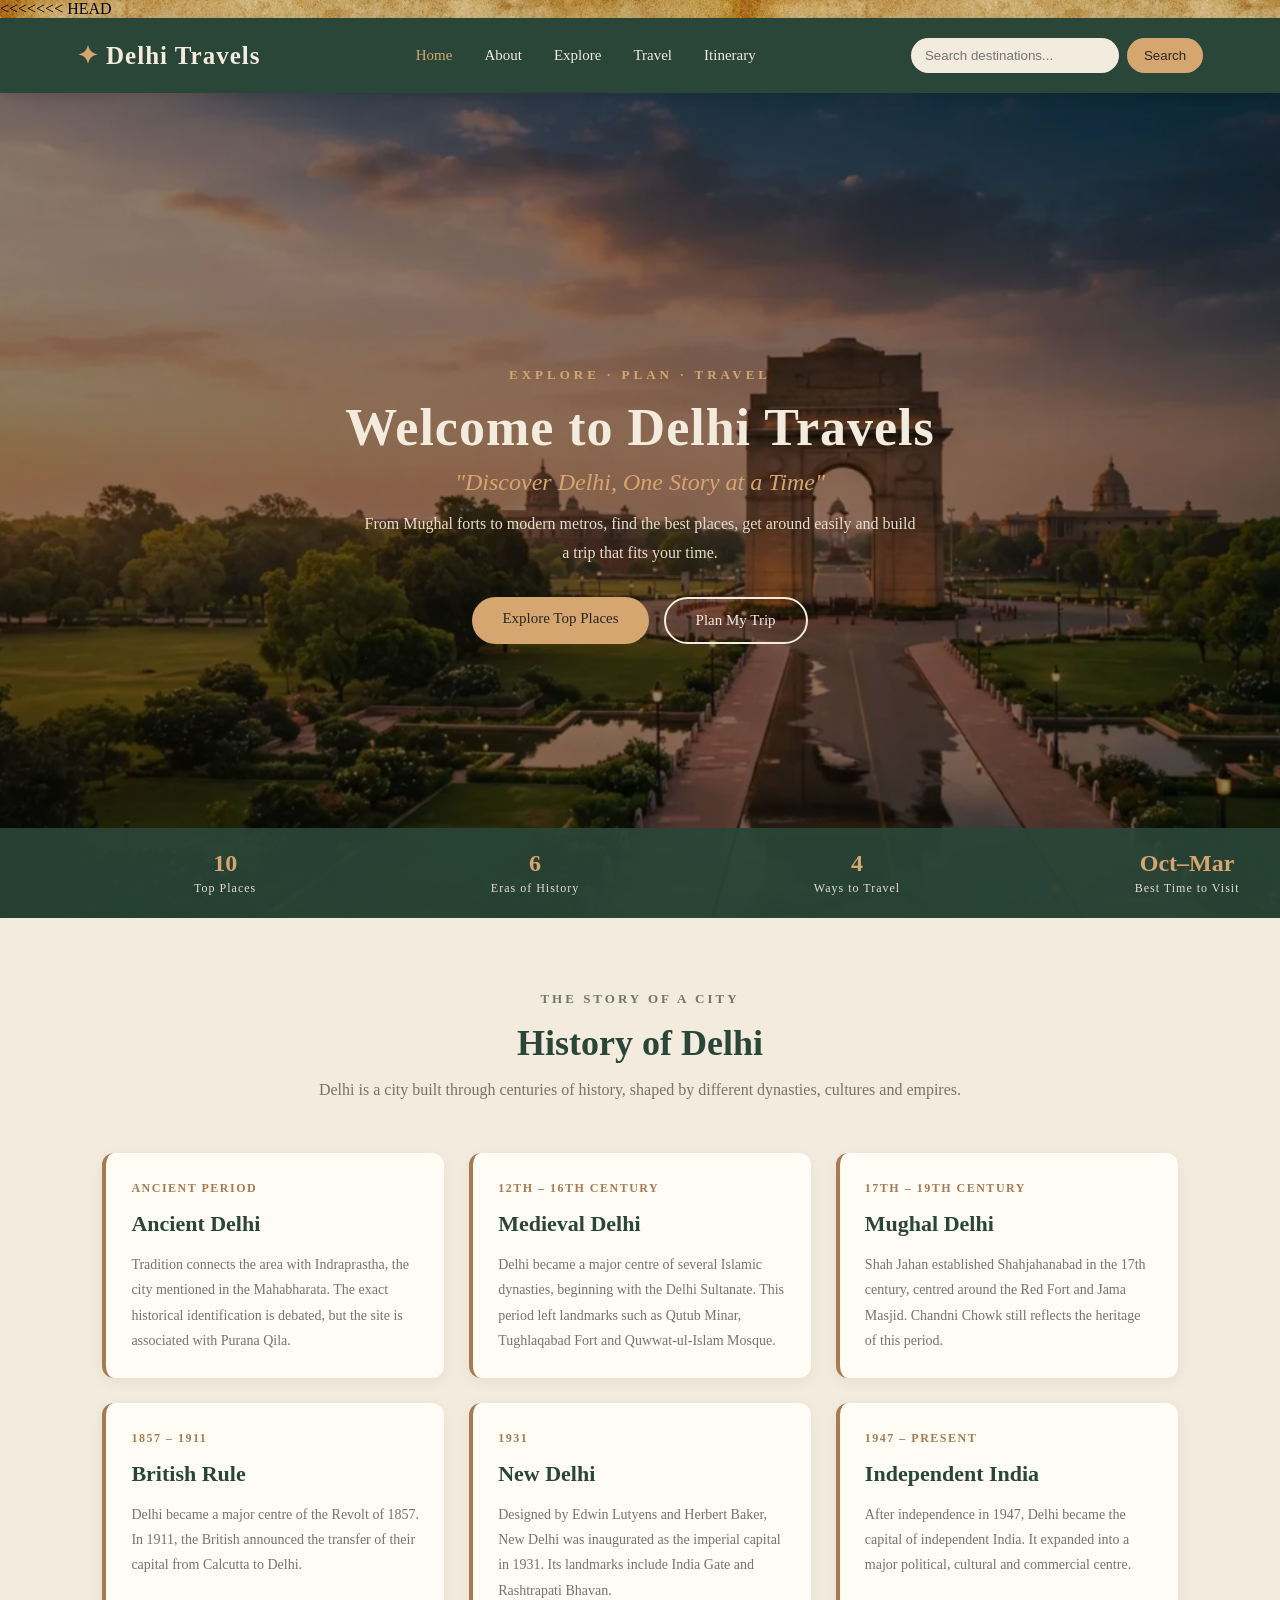
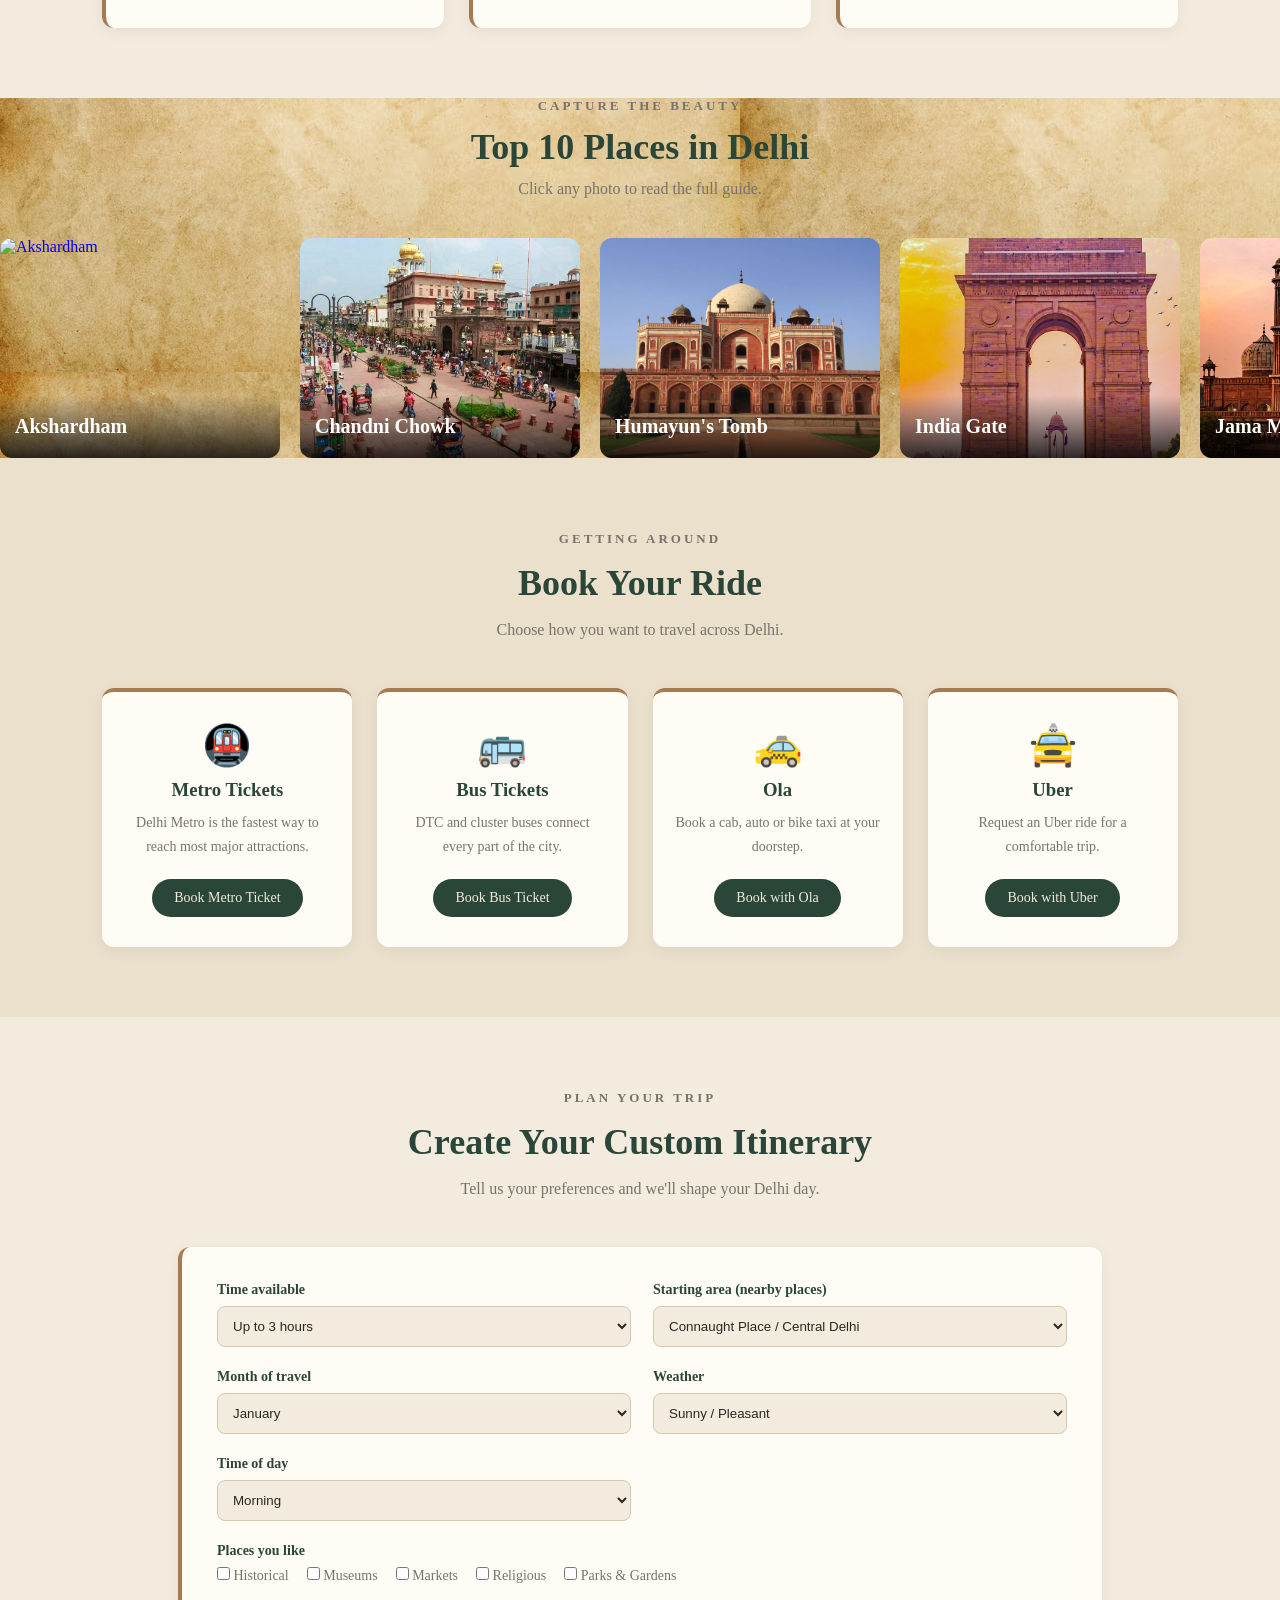
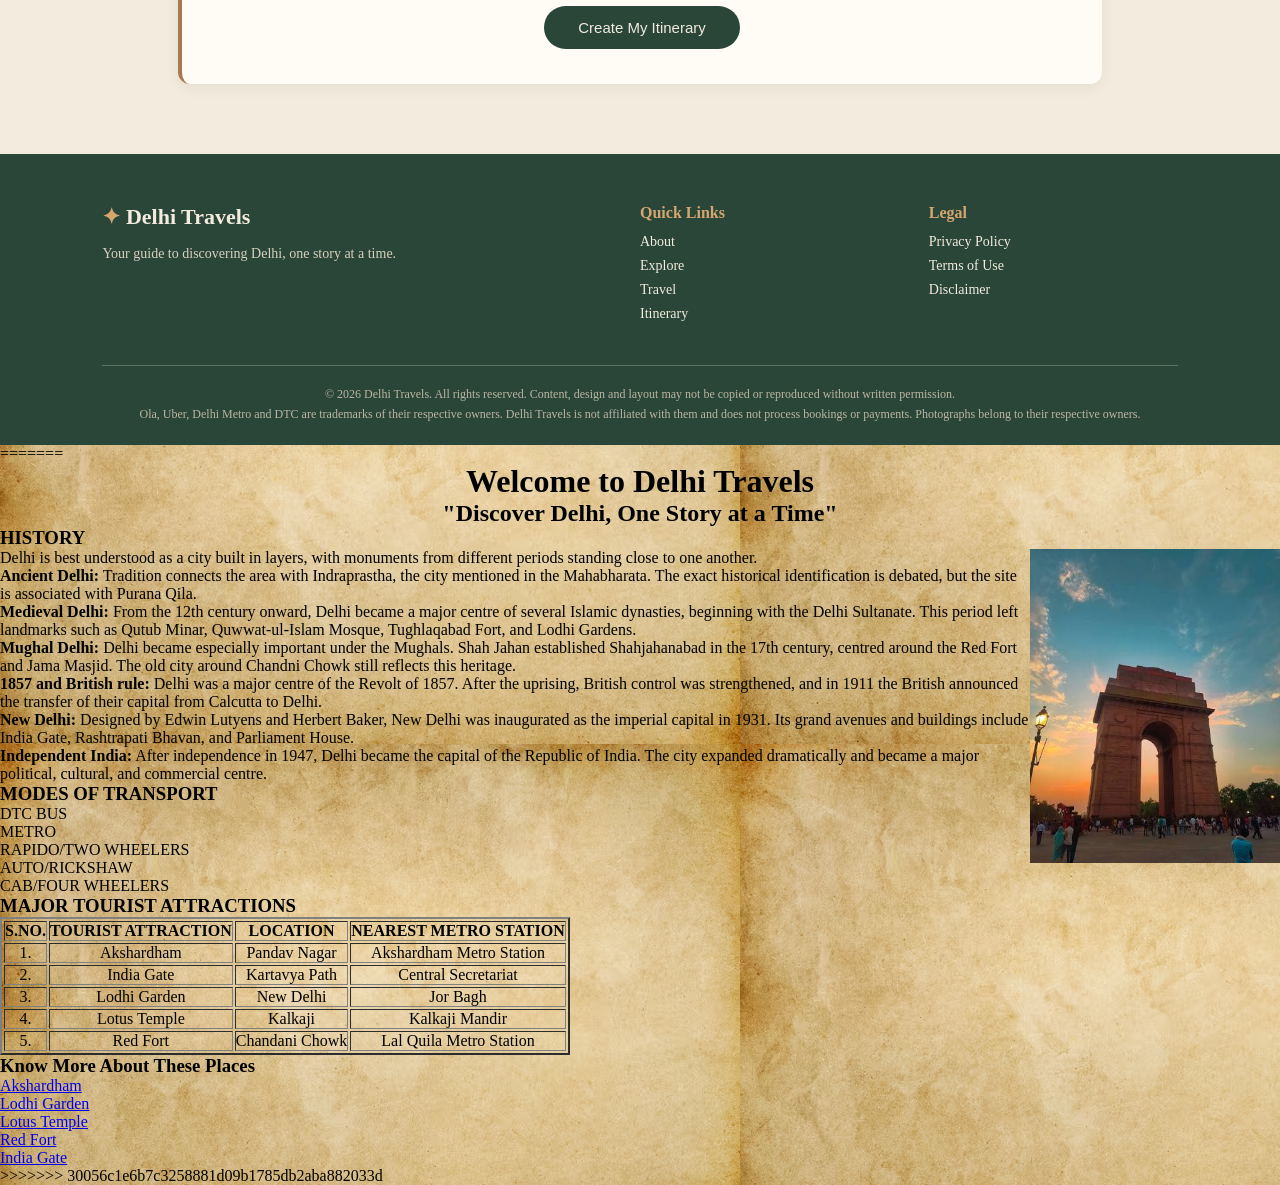
==== commit a65e4bf0: "Resolve conflicts" ====
--- a/index.html
+++ b/index.html
@@ -3,6 +3,371 @@
 <head>
     <meta charset="UTF-8">
     <meta name="viewport" content="width=device-width, initial-scale=1.0">
+<<<<<<< HEAD
+    <title>Delhi Tour Guide</title>
+    <link rel="stylesheet" href="style-main.css">
+</head>
+<body>
+    
+<header class="navbar">
+
+<a href="#home" class="logo"><span>✦</span> Delhi Travels</a>
+
+<div class="nav-links">
+    <a href="#home">Home</a>
+    <a href="#about">About</a>
+    <a href="#explore">Explore</a>
+    <a href="#travel">Travel</a>
+    <a href="#itinerary">Itinerary</a>
+</div>
+
+    <div class="nav-search">
+        <input type="text"
+        placeholder="Search destinations...">
+        <button type="button">Search</button>
+    </div>
+
+</header>
+
+<div class="mainpage" id="home">
+
+    <p class="hero-badge">EXPLORE · PLAN · TRAVEL</p>
+    <h1>Welcome to Delhi Travels</h1>
+    <h2>"Discover Delhi, One Story at a Time"</h2>
+    <p class="hero-text">
+        From Mughal forts to modern metros, find the best places,
+        get around easily and build a trip that fits your time.
+    </p>
+
+    <div class="hero-buttons">
+        <a href="#explore" class="hero-btn">Explore Top Places</a>
+        <a href="#itinerary" class="hero-btn-outline">Plan My Trip</a>
+    </div>
+
+    <div class="hero-stats">
+        <div><strong>10</strong><span>Top Places</span></div>
+        <div><strong>6</strong><span>Eras of History</span></div>
+        <div><strong>4</strong><span>Ways to Travel</span></div>
+        <div><strong>Oct–Mar</strong><span>Best Time to Visit</span></div>
+    </div>
+
+</div>
+
+<section class="history-section" id="about">
+
+    <div class="history-heading">
+        <p class="history-subtitle">THE STORY OF A CITY</p>
+        <h2>History of Delhi</h2>
+        <p>
+            Delhi is a city built through centuries of history,
+            shaped by different dynasties, cultures and empires.
+        </p>
+    </div>
+
+    <div class="history-container">
+
+        <div class="history-card">
+            <span class="period">ANCIENT PERIOD</span>
+            <h3>Ancient Delhi</h3>
+            <p>
+                Tradition connects the area with Indraprastha,
+                the city mentioned in the Mahabharata. The exact
+                historical identification is debated, but the
+                site is associated with Purana Qila.
+            </p>
+        </div>
+
+        <div class="history-card">
+            <span class="period">12TH – 16TH CENTURY</span>
+            <h3>Medieval Delhi</h3>
+            <p>
+                Delhi became a major centre of several Islamic
+                dynasties, beginning with the Delhi Sultanate.
+                This period left landmarks such as Qutub Minar,
+                Tughlaqabad Fort and Quwwat-ul-Islam Mosque.
+            </p>
+        </div>
+
+        <div class="history-card">
+            <span class="period">17TH – 19TH CENTURY</span>
+            <h3>Mughal Delhi</h3>
+            <p>
+                Shah Jahan established Shahjahanabad in the
+                17th century, centred around the Red Fort and
+                Jama Masjid. Chandni Chowk still reflects
+                the heritage of this period.
+            </p>
+        </div>
+
+        <div class="history-card">
+            <span class="period">1857 – 1911</span>
+            <h3>British Rule</h3>
+            <p>
+                Delhi became a major centre of the Revolt of
+                1857. In 1911, the British announced the transfer
+                of their capital from Calcutta to Delhi.
+            </p>
+        </div>
+
+        <div class="history-card">
+            <span class="period">1931</span>
+            <h3>New Delhi</h3>
+            <p>
+                Designed by Edwin Lutyens and Herbert Baker,
+                New Delhi was inaugurated as the imperial
+                capital in 1931. Its landmarks include India
+                Gate and Rashtrapati Bhavan.
+            </p>
+        </div>
+
+        <div class="history-card">
+            <span class="period">1947 – PRESENT</span>
+            <h3>Independent India</h3>
+            <p>
+                After independence in 1947, Delhi became the
+                capital of independent India. It expanded into
+                a major political, cultural and commercial centre.
+            </p>
+        </div>
+
+    </div>
+
+</section>
+
+
+<section class="gallery-section" id="explore">
+
+    <div class="gallery-heading">
+        <p class="gallery-subtitle">CAPTURE THE BEAUTY</p>
+        <h2>Top 10 Places in Delhi</h2>
+        <p>Click any photo to read the full guide.</p>
+    </div>
+
+    <div class="gallery">
+        <div class="photo-track">
+
+            <div class="photo-group"> 
+                <a class="photo-card" href="Akshardham.html">
+                    <img src="Akshardham.jpg" alt="Akshardham"><h3>Akshardham</h3>
+                </a>
+                <a class="photo-card" href="chandni-chowk.html">
+                    <img src="ChandniChowk.jpg" alt="Chandni Chowk"><h3>Chandni Chowk</h3>
+                </a>
+                <a class="photo-card" href="humayuns-tomb.html">
+                    <img src="HumayunsTomb.webp" alt="Humayun's Tomb"><h3>Humayun's Tomb</h3>
+                </a>
+                <a class="photo-card" href="india-gate.html">
+                    <img src="IndiaGate.jpg" alt="India Gate"><h3>India Gate</h3>
+                </a>
+                <a class="photo-card" href="jama-masjid.html">
+                    <img src="JamaMasjid.jpg" alt="Jama Masjid"><h3>Jama Masjid</h3>
+                </a>
+                <a class="photo-card" href="lodhi-garden.html">
+                    <img src="LodhiGarden.jpg" alt="Lodhi Garden"><h3>Lodhi Garden</h3>
+                </a>
+                <a class="photo-card" href="lotus-temple.html">
+                    <img src="LotusTemple.jpg" alt="Lotus Temple"><h3>Lotus Temple</h3>
+                </a>
+                <a class="photo-card" href="purana-qila.html">
+                    <img src="PuranaQila.jpg" alt="Purana Qila"><h3>Purana Qila</h3>
+                </a>
+                <a class="photo-card" href="red-fort.html">
+                    <img src="RedFort.jpg" alt="Red Fort"><h3>Red Fort</h3>
+                </a>
+                <a class="photo-card" href="qutub-minar.html">
+                    <img src="QutubMinar.webp" alt="Qutub Minar"><h3>Qutub Minar</h3>
+                </a>
+            </div>
+
+            <div class="photo-group" aria-hidden="true">
+                <a class="photo-card" href="places/akshardham.html" tabindex="-1">
+                    <img src="Akshardham.jpg" alt="Akshardham"><h3>Akshardham</h3>
+                </a>
+                <a class="photo-card" href="places/chandni-chowk.html" tabindex="-1">
+                    <img src="ChandniChowk.jpg" alt="Chandni Chowk"><h3>Chandni Chowk</h3>
+                </a>
+                <a class="photo-card" href="places/humayuns-tomb.html" tabindex="-1">
+                    <img src="HumayunsTomb.webp" alt="Humayun's Tomb"><h3>Humayun's Tomb</h3>
+                </a>
+                <a class="photo-card" href="places/india-gate.html" tabindex="-1">
+                    <img src="IndiaGate.jpg" alt="India Gate"><h3>India Gate</h3>
+                </a>
+                <a class="photo-card" href="places/jama-masjid.html" tabindex="-1">
+                    <img src="JamaMasjid.jpg" alt="Jama Masjid"><h3>Jama Masjid</h3>
+                </a>
+                <a class="photo-card" href="places/lodhi-garden.html" tabindex="-1">
+                    <img src="LodhiGarden.jpg" alt="Lodhi Garden"><h3>Lodhi Garden</h3>
+                </a>
+                <a class="photo-card" href="places/lotus-temple.html" tabindex="-1">
+                    <img src="LotusTemple.jpg" alt="Lotus Temple"><h3>Lotus Temple</h3>
+                </a>
+                <a class="photo-card" href="places/purana-qila.html" tabindex="-1">
+                    <img src="PuranaQila.jpg" alt="Purana Qila"><h3>Purana Qila</h3>
+                </a>
+                <a class="photo-card" href="places/red-fort.html" tabindex="-1">
+                    <img src="RedFort.jpg" alt="Red Fort"><h3>Red Fort</h3>
+                </a>
+                <a class="photo-card" href="places/qutub-minar.html" tabindex="-1">
+                    <img src="QutubMinar.webp" alt="Qutub Minar"><h3>Qutub Minar</h3>
+                </a>
+            </div>
+
+        </div>
+    </div>
+</section>
+
+<section class="travel-section" id="travel">
+
+    <div class="section-heading">
+        <p class="section-subtitle">GETTING AROUND</p>
+        <h2>Book Your Ride</h2>
+        <p>Choose how you want to travel across Delhi.</p>
+    </div>
+
+    <div class="travel-container">
+
+        <div class="travel-card">
+            <div class="travel-icon">🚇</div>
+            <h3>Metro Tickets</h3>
+            <p>Delhi Metro is the fastest way to reach most major attractions.</p>
+            <a href="https://www.delhimetrorail.com" target="_blank" rel="noopener" class="btn">Book Metro Ticket</a>
+        </div>
+
+        <div class="travel-card">
+            <div class="travel-icon">🚌</div>
+            <h3>Bus Tickets</h3>
+            <p>DTC and cluster buses connect every part of the city.</p>
+            <a href="https://dtc.delhi.gov.in" target="_blank" rel="noopener" class="btn">Book Bus Ticket</a>
+        </div>
+
+        <div class="travel-card">
+            <div class="travel-icon">🚕</div>
+            <h3>Ola</h3>
+            <p>Book a cab, auto or bike taxi at your doorstep.</p>
+            <a href="https://www.olacabs.com" target="_blank" rel="noopener" class="btn">Book with Ola</a>
+        </div>
+
+        <div class="travel-card">
+            <div class="travel-icon">🚖</div>
+            <h3>Uber</h3>
+            <p>Request an Uber ride for a comfortable trip.</p>
+            <a href="https://www.uber.com/in/en/" target="_blank" rel="noopener" class="btn">Book with Uber</a>
+        </div>
+
+    </div>
+
+</section>
+
+
+<section class="itinerary-section" id="itinerary">
+
+    <div class="section-heading">
+        <p class="section-subtitle">PLAN YOUR TRIP</p>
+        <h2>Create Your Custom Itinerary</h2>
+        <p>Tell us your preferences and we'll shape your Delhi day.</p>
+    </div>
+
+    <form class="itinerary-form" action="itinerary-result.html" method="get">
+
+        <div class="form-group">
+            <label for="time-limit">Time available</label>
+            <select id="time-limit" name="time">
+                <option value="3">Up to 3 hours</option>
+                <option value="6">Half day (6 hours)</option>
+                <option value="10">Full day (10 hours)</option>
+                <option value="24">2 days</option>
+            </select>
+        </div>
+
+        <div class="form-group">
+            <label for="nearby">Starting area (nearby places)</label>
+            <select id="nearby" name="area">
+                <option value="central">Connaught Place / Central Delhi</option>
+                <option value="old">Old Delhi</option>
+                <option value="south">South Delhi</option>
+                <option value="east">East Delhi / Akshardham</option>
+                <option value="north">North Delhi (Alipur, Civil Lines)</option>
+            </select>
+        </div>
+
+        <div class="form-group">
+            <label for="month">Month of travel</label>
+            <select id="month" name="month">
+                <option>January</option><option>February</option><option>March</option>
+                <option>April</option><option>May</option><option>June</option>
+                <option>July</option><option>August</option><option>September</option>
+                <option>October</option><option>November</option><option>December</option>
+            </select>
+        </div>
+
+        <div class="form-group">
+            <label for="weather">Weather</label>
+            <select id="weather" name="weather">
+                <option value="sunny">Sunny / Pleasant</option>
+                <option value="hot">Hot</option>
+                <option value="rainy">Rainy</option>
+                <option value="cold">Cold / Foggy</option>
+            </select>
+        </div>
+
+        <div class="form-group">
+            <label for="daytime">Time of day</label>
+            <select id="daytime" name="daytime">
+                <option value="morning">Morning</option>
+                <option value="afternoon">Afternoon</option>
+                <option value="evening">Evening</option>
+            </select>
+        </div>
+
+        <fieldset class="form-group choices">
+            <legend>Places you like</legend>
+            <label><input type="checkbox" name="interest" value="historical"> Historical</label>
+            <label><input type="checkbox" name="interest" value="museums"> Museums</label>
+            <label><input type="checkbox" name="interest" value="markets"> Markets</label>
+            <label><input type="checkbox" name="interest" value="religious"> Religious</label>
+            <label><input type="checkbox" name="interest" value="parks"> Parks &amp; Gardens</label>
+        </fieldset>
+
+        <button type="submit" class="btn form-btn">Create My Itinerary</button>
+
+    </form>
+</section>
+
+
+<footer class="site-footer">
+
+    <div class="footer-container">
+
+        <div class="footer-col">
+            <h3><span>✦</span> Delhi Travels</h3>
+            <p>Your guide to discovering Delhi, one story at a time.</p>
+        </div>
+
+        <div class="footer-col">
+            <h4>Quick Links</h4>
+            <a href="#about">About</a>
+            <a href="#explore">Explore</a>
+            <a href="#travel">Travel</a>
+            <a href="#itinerary">Itinerary</a>
+        </div>
+
+        <div class="footer-col">
+            <h4>Legal</h4>
+            <a href="privacy.html">Privacy Policy</a>
+            <a href="terms.html">Terms of Use</a>
+            <a href="disclaimer.html">Disclaimer</a>
+        </div>
+
+    </div>
+
+    <div class="footer-bottom">
+        <p>&copy; 2026 Delhi Travels. All rights reserved. Content, design and layout may not be copied or reproduced without written permission.</p>
+        <p>Ola, Uber, Delhi Metro and DTC are trademarks of their respective owners. Delhi Travels is not affiliated with them and does not process bookings or payments. Photographs belong to their respective owners.</p>
+    </div>
+
+</footer>
+
+=======
     <title>EXPERIMENT NO. 5</title>
 </head>
 <body background="background.jpg">
@@ -78,5 +443,6 @@
     <a href="Red_Fort.html">Red Fort</a><br>
     <a href="India_Gate.html">India Gate</a>
 </div>
+>>>>>>> 30056c1e6b7c3258881d09b1785db2aba882033d
 </body>
 </html>
--- a/style-main.css
+++ b/style-main.css
@@ -0,0 +1,520 @@
+html { scroll-behavior: smooth; }
+section[id] { scroll-margin-top: 85px; }  
+*{
+    margin:0px;
+    padding:0px;
+}
+body{
+    background-color:#F3EBDD;
+}
+
+/* NAVBAR */
+
+.navbar {
+    height: 75px;
+    background-color: #294638;
+
+    display: flex;
+    align-items: center;
+    justify-content: space-between;
+
+    padding: 0 6%;
+
+    position: sticky;
+    top: 0;
+    z-index: 1000;
+
+    box-shadow: 0 3px 12px rgba(0,0,0,0.12);
+}
+
+.logo {
+    color: #F3EBDD;
+    font-size: 25px;
+    font-weight: bold;
+    text-decoration: none;
+    letter-spacing: 1px;
+}
+
+.logo span {
+    color: #D5A66F;
+}
+
+.nav-links {
+    display: flex;
+    align-items: center;
+    gap: 32px;
+}
+
+.nav-links a {
+    color: #F3EBDD;
+    text-decoration: none;
+    font-size: 15px;
+    transition: color 0.3s ease;
+    position: relative;
+}
+
+.nav-links a:hover {
+    color: #D5A66F;
+}
+
+.nav-links a::after {
+    content: "";
+    position: absolute;
+    width: 0;
+    height: 2px;
+    background-color: #D5A66F;
+    bottom: -7px;
+    left: 0;
+    transition: width 0.3s ease;
+}
+
+.nav-links a:hover::after {
+    width: 100%;
+}
+
+.nav-search {
+    display: flex;
+    align-items: center;
+    gap: 8px;
+}
+
+.nav-search input {
+    width: 180px;
+    padding: 10px 14px;
+    border: none;
+    outline: none;
+    border-radius: 20px;
+    background-color: #F3EBDD;
+}
+
+.nav-search button {
+    padding: 10px 17px;
+    border: none;
+    border-radius: 20px;
+    background-color: #D5A66F;
+    color: #282722;
+    cursor: pointer;
+    transition: 0.3s;
+}
+
+.nav-search button:hover {
+    background-color: #E8C99F;
+}
+
+/* HERO SECTION */
+.mainpage {
+    min-height: calc(100vh - 75px);
+    background-image: linear-gradient(rgba(20,35,28,0.65), rgba(20,35,28,0.65)), url("IndiaGate.jpg");
+    background-size: cover;
+    background-position: center;
+    display: flex;
+    flex-direction: column;
+    align-items: center;
+    justify-content: center;
+    text-align: center;
+    color: #F3EBDD;
+    padding: 40px 20px 120px;
+    position: relative;
+}
+
+.hero-badge {
+    color: #D5A66F;
+    letter-spacing: 4px;
+    font-size: 13px;
+    font-weight: bold;
+    margin-bottom: 15px;
+}
+
+.mainpage h1 { font-size: 52px; letter-spacing: 1px; }
+
+.mainpage h2 {
+    font-weight: normal;
+    font-style: italic;
+    color: #D5A66F;
+    font-size: 24px;
+    margin: 14px 0;
+}
+
+.hero-text {
+    max-width: 560px;
+    line-height: 1.8;
+    color: #E6DECB;
+    margin-bottom: 30px;
+}
+
+.hero-buttons { display: flex; gap: 15px; flex-wrap: wrap; justify-content: center; }
+
+.hero-btn, .hero-btn-outline {
+    padding: 13px 30px;
+    border-radius: 30px;
+    text-decoration: none;
+    font-size: 15px;
+    transition: 0.3s ease;
+}
+
+.hero-btn { background-color: #D5A66F; color: #282722; }
+.hero-btn:hover { background-color: #E8C99F; }
+
+.hero-btn-outline { border: 2px solid #F3EBDD; color: #F3EBDD; }
+.hero-btn-outline:hover { background-color: #F3EBDD; color: #294638; }
+
+/* HERO STATS STRIP */
+.hero-stats {
+    position: absolute;
+    bottom: 0;
+    left: 0;
+    width: 100%;
+    display: flex;
+    justify-content: space-around;
+    padding: 22px 6%;
+    background-color: rgba(41,70,56,0.92);
+}
+
+.hero-stats div { display: flex; flex-direction: column; gap: 4px; }
+.hero-stats strong { color: #D5A66F; font-size: 24px; }
+.hero-stats span { font-size: 12px; letter-spacing: 1px; color: #E6DECB; }
+
+.mainpage {
+    height: 500px;
+    background-image: linear-gradient(rgba(0,0,0,0.45), rgba(0,0,0,0.45)), url("HomePage.png");
+    background-size: cover;
+    background-position: center;
+    display: flex;
+    flex-direction: column;
+    align-items: center;
+    justify-content: center;
+    text-align: center;
+    color: #F3EBDD;
+    padding: 0 20px;
+}
+.mainpage h2 { font-weight: normal; font-style: italic; margin-top: 12px; }
+
+.history-section {
+    padding: 70px 8%;
+    background-color: #F3EBDD;
+}
+
+.history-heading {
+    text-align: center;
+    max-width: 650px;
+    margin: 0 auto 50px;
+}
+
+.history-subtitle {
+    color: #A77B52;
+    letter-spacing: 3px;
+    font-size: 13px;
+    font-weight: bold;
+}
+
+.history-heading h2 {
+    color: #294638;
+    font-size: 36px;
+    margin: 12px 0;
+}
+
+.history-heading p {
+    color: #77736B;
+    line-height: 1.7;
+}
+
+.history-container {
+    display: grid;
+    grid-template-columns: repeat(3, 1fr);
+    gap: 25px;
+}
+
+.history-card {
+    background-color: #FFFCF6;
+    padding: 25px;
+    border-radius: 12px;
+    border-left: 4px solid #A77B52;
+    box-shadow: 0px 4px 15px rgba(0,0,0,0.06);
+    transition: transform 0.3s ease;
+}
+
+.history-card:hover {
+    transform: translateY(-6px);
+}
+
+.period {
+    color: #A77B52;
+    font-size: 12px;
+    font-weight: bold;
+    letter-spacing: 1.5px;
+}
+
+.history-card h3 {
+    color: #294638;
+    font-size: 22px;
+    margin: 15px 0;
+}
+
+.history-card p {
+    color: #77736B;
+    font-size: 14px;
+    line-height: 1.8;
+}
+
+/* PHOTO GALLERY */
+
+.photo-card {         
+    display: block;
+    text-decoration: none;
+}
+.photo-card:hover h3 { color: #D5A66F; }
+
+.gallery-heading {
+    text-align: center;
+    margin-bottom: 40px;
+    padding: 0 20px;
+}
+
+.gallery-subtitle {
+    color: #A77B52;
+    font-size: 13px;
+    font-weight: bold;
+    letter-spacing: 3px;
+}
+
+.gallery-heading h2 {
+    color: #294638;
+    font-size: 36px;
+    margin: 12px 0;
+}
+
+.gallery-heading p {
+    color: #77736B;
+}
+
+.gallery {
+    width: 100%;
+    overflow: hidden;
+}
+
+.photo-track {
+    display: flex;
+    width: max-content;
+    animation: scroll 30s linear infinite;
+}
+
+.photo-group {
+    display: flex;
+    gap: 20px;
+    padding-right: 20px;
+}
+
+.photo-card {
+    width: 280px;
+    height: 220px;
+    position: relative;
+    flex-shrink: 0;
+    border-radius: 12px;
+    overflow: hidden;
+}
+
+.photo-card img {
+    width: 100%;
+    height: 100%;
+    object-fit: cover;
+    transition: transform 0.5s ease;
+}
+
+.photo-card:hover img {
+    transform: scale(1.1);
+}
+
+.photo-card h3 {
+    position: absolute;
+    bottom: 0;
+    left: 0;
+    width: 100%;
+    padding: 20px 15px;
+    box-sizing: border-box;
+    color: white;
+    font-size: 20px;
+
+    background: linear-gradient(
+        transparent,
+        rgba(0,0,0,0.8)
+    );
+}
+
+/*Animation*/
+
+@keyframes scroll {
+    from {
+        transform: translateX(0);
+    }
+
+    to {
+        transform: translateX(-50%);
+    }
+}
+
+.gallery:hover .photo-track {
+    animation-play-state: paused;
+}
+
+@media (prefers-reduced-motion: reduce) {
+    .photo-track {
+        animation: none;
+    }
+}
+
+.section-heading { text-align: center; max-width: 650px; margin: 0 auto 45px; }
+.section-subtitle { color: #A77B52; letter-spacing: 3px; font-size: 13px; font-weight: bold; }
+.section-heading h2 { color: #294638; font-size: 36px; margin: 12px 0; }
+.section-heading p { color: #77736B; line-height: 1.7; }
+
+.btn {
+    display: inline-block;
+    padding: 11px 22px;
+    background-color: #294638;
+    color: #F3EBDD;
+    text-decoration: none;
+    border: none;
+    border-radius: 25px;
+    font-size: 14px;
+    cursor: pointer;
+    transition: background-color 0.3s ease;
+}
+.btn:hover { background-color: #A77B52; }
+
+.travel-section { padding: 70px 8%; background-color: #EAE0CC; }
+.travel-container { display: grid; grid-template-columns: repeat(4, 1fr); gap: 25px; }
+.travel-card {
+    background-color: #FFFCF6;
+    padding: 30px 22px;
+    border-radius: 12px;
+    text-align: center;
+    border-top: 4px solid #A77B52;
+    box-shadow: 0 4px 15px rgba(0,0,0,0.06);
+    transition: transform 0.3s ease;
+}
+.travel-card:hover { transform: translateY(-6px); }
+.travel-icon { font-size: 40px; margin-bottom: 10px; }
+.travel-card h3 { color: #294638; margin-bottom: 10px; }
+.travel-card p { color: #77736B; font-size: 14px; line-height: 1.7; margin-bottom: 20px; }
+
+/* ITINERARY */
+.itinerary-section { padding: 70px 8%; background-color: #F3EBDD; }
+.itinerary-form {
+    max-width: 850px;
+    margin: 0 auto;
+    background-color: #FFFCF6;
+    padding: 35px;
+    border-radius: 12px;
+    border-left: 4px solid #A77B52;
+    box-shadow: 0 4px 15px rgba(0,0,0,0.06);
+    display: grid;
+    grid-template-columns: repeat(2, 1fr);
+    gap: 22px;
+}
+.form-group { display: flex; flex-direction: column; gap: 8px; }
+.form-group label, .form-group legend { color: #294638; font-weight: bold; font-size: 14px; }
+.form-group select {
+    padding: 11px;
+    border: 1px solid #D5C9B2;
+    border-radius: 8px;
+    background-color: #F3EBDD;
+    color: #282722;
+}
+.choices { grid-column: 1 / -1; border: none; flex-direction: row; flex-wrap: wrap; gap: 18px; }
+.choices legend { width: 100%; margin-bottom: 8px; }
+.choices label { font-weight: normal; color: #77736B; }
+.form-btn { grid-column: 1 / -1; justify-self: center; padding: 13px 34px; font-size: 15px; }
+
+/* FOOTER */
+.site-footer { background-color: #294638; color: #F3EBDD; padding: 50px 8% 20px; }
+.footer-container { display: grid; grid-template-columns: 2fr 1fr 1fr; gap: 40px; }
+.footer-col h3 { font-size: 22px; margin-bottom: 12px; }
+.footer-col h3 span { color: #D5A66F; }
+.footer-col h4 { color: #D5A66F; margin-bottom: 12px; }
+.footer-col p { font-size: 14px; line-height: 1.7; color: #D8D0BF; }
+.footer-col a { display: block; color: #F3EBDD; text-decoration: none; font-size: 14px; margin-bottom: 8px; }
+.footer-col a:hover { color: #D5A66F; }
+.footer-bottom {
+    margin-top: 35px;
+    padding-top: 18px;
+    border-top: 1px solid rgba(243,235,221,0.25);
+    text-align: center;
+    font-size: 12px;
+    line-height: 1.7;
+    color: #BDB5A3;
+}
+
+/* PLACE PAGES */
+.place-page { max-width: 850px; margin: 50px auto; padding: 0 20px; }
+.place-page h1 { color: #294638; margin-bottom: 20px; }
+.place-page img { width: 100%; border-radius: 12px; margin-bottom: 20px; }
+.place-page p { color: #77736B; line-height: 1.8; margin-bottom: 12px; }
+
+/* MOBILE RESPONSIVENESS */
+
+@media (max-width: 768px) {
+    .history-container {
+        grid-template-columns: repeat(2, 1fr);
+    }
+}
+
+@media (max-width: 480px) {
+    .history-container {
+        grid-template-columns: 1fr;
+    }
+}
+
+@media (max-width: 900px) {
+    .travel-container { grid-template-columns: repeat(2, 1fr); }
+    .footer-container { grid-template-columns: 1fr; }
+}
+@media (max-width: 600px) {
+    .travel-container, .itinerary-form { grid-template-columns: 1fr; }
+}
+
+/* ONE SECTION AT A TIME */
+.page {
+    display: none;                         /* all sections hidden by default */
+    min-height: calc(100vh - 75px);        /* selected section fills the screen */
+}
+
+.page:target {
+    display: block;                        /* show only the clicked section */
+}
+
+/* hide the hero when any section is open */
+body:has(.page:target) .mainpage {
+    display: none;
+}
+
+/* SMOOTH FADE-IN */
+.page:target,
+.mainpage {
+    animation: pageFade 0.6s ease;
+}
+
+@keyframes pageFade {
+    from { opacity: 0; transform: translateY(20px); }
+    to   { opacity: 1; transform: translateY(0); }
+}
+
+/* HIGHLIGHT THE ACTIVE NAV LINK */
+body:has(#about:target)     .nav-links a[href="#about"],
+body:has(#explore:target)   .nav-links a[href="#explore"],
+body:has(#travel:target)    .nav-links a[href="#travel"],
+body:has(#itinerary:target) .nav-links a[href="#itinerary"],
+body:not(:has(.page:target)) .nav-links a[href="#home"] {
+    color: #D5A66F;
+}
+
+/* MOBILE + ACCESSIBILITY */
+@media (max-width: 768px) {
+    .mainpage h1 { font-size: 34px; }
+    .mainpage h2 { font-size: 18px; }
+    .hero-stats { flex-wrap: wrap; gap: 15px; position: static; margin-top: 40px; }
+    .mainpage { padding-bottom: 40px; }
+}
+
+@media (prefers-reduced-motion: reduce) {
+    .page:target, .mainpage { animation: none; }
+}
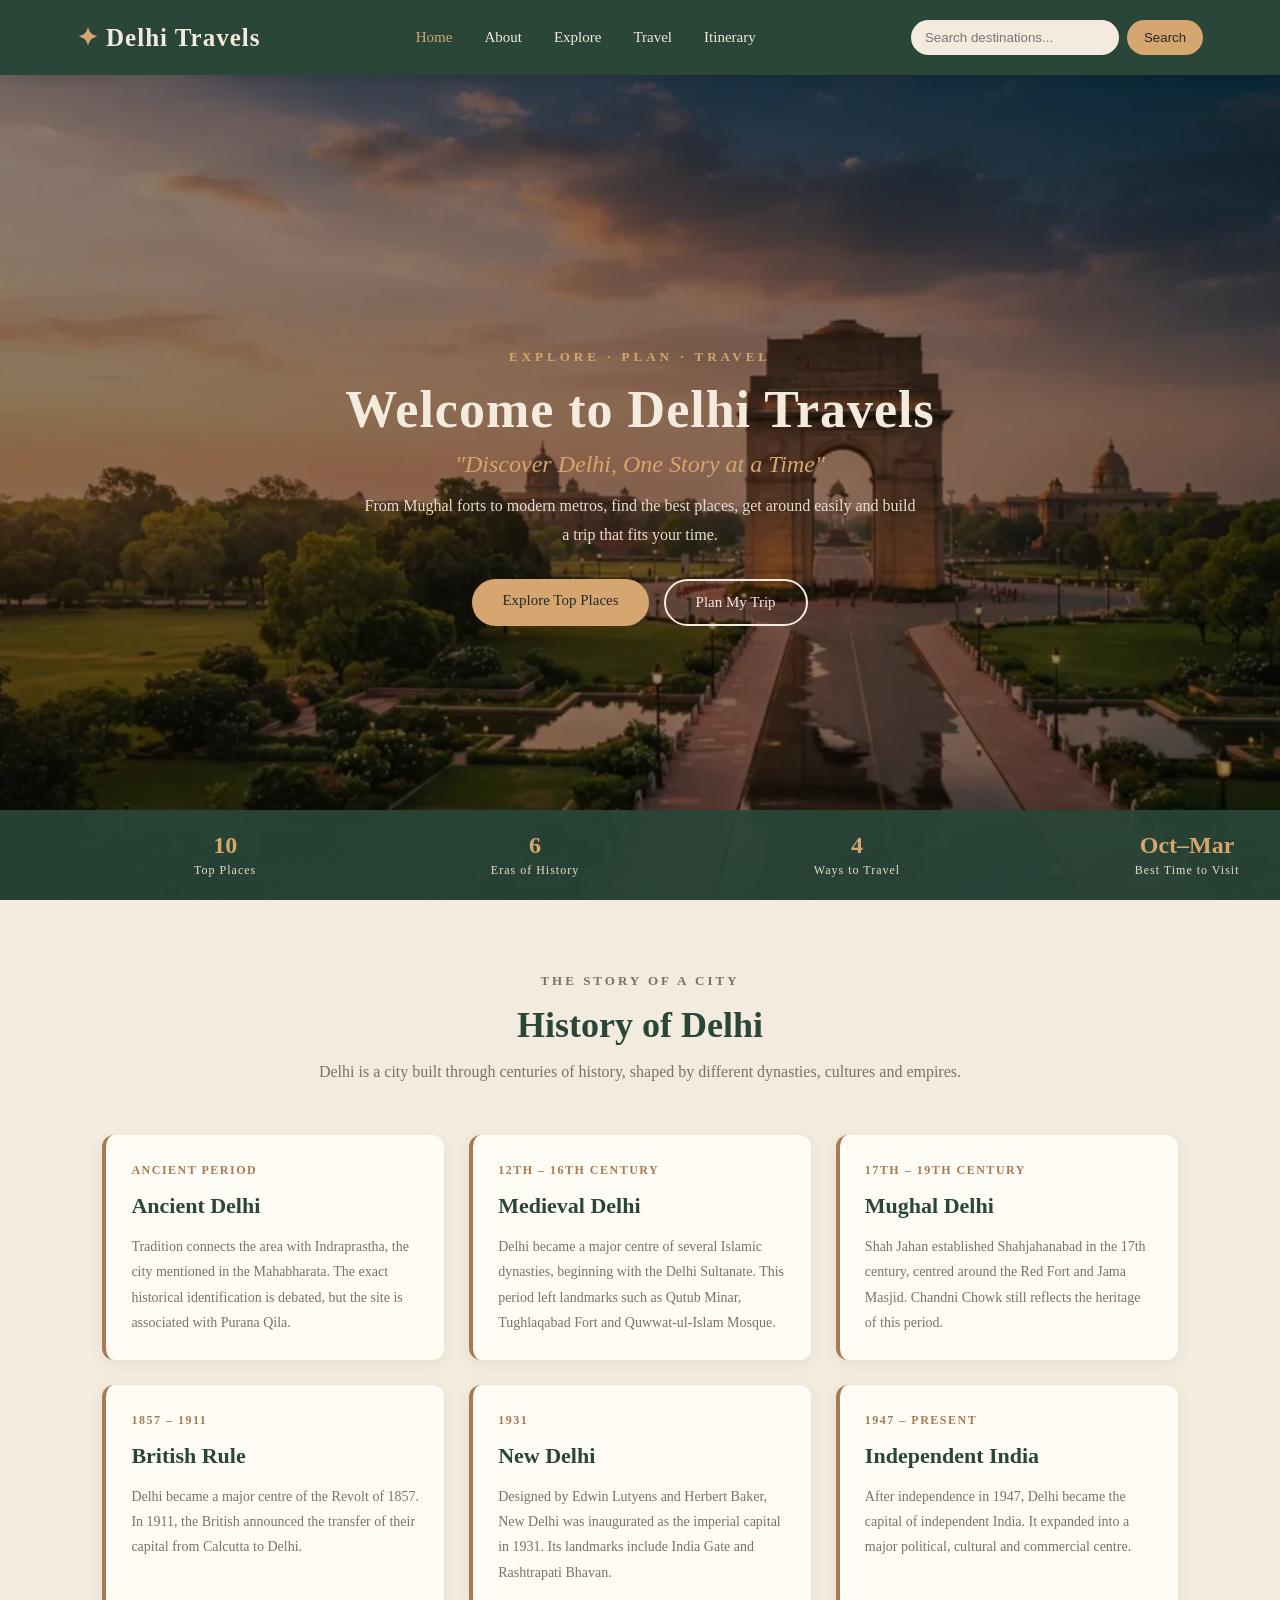
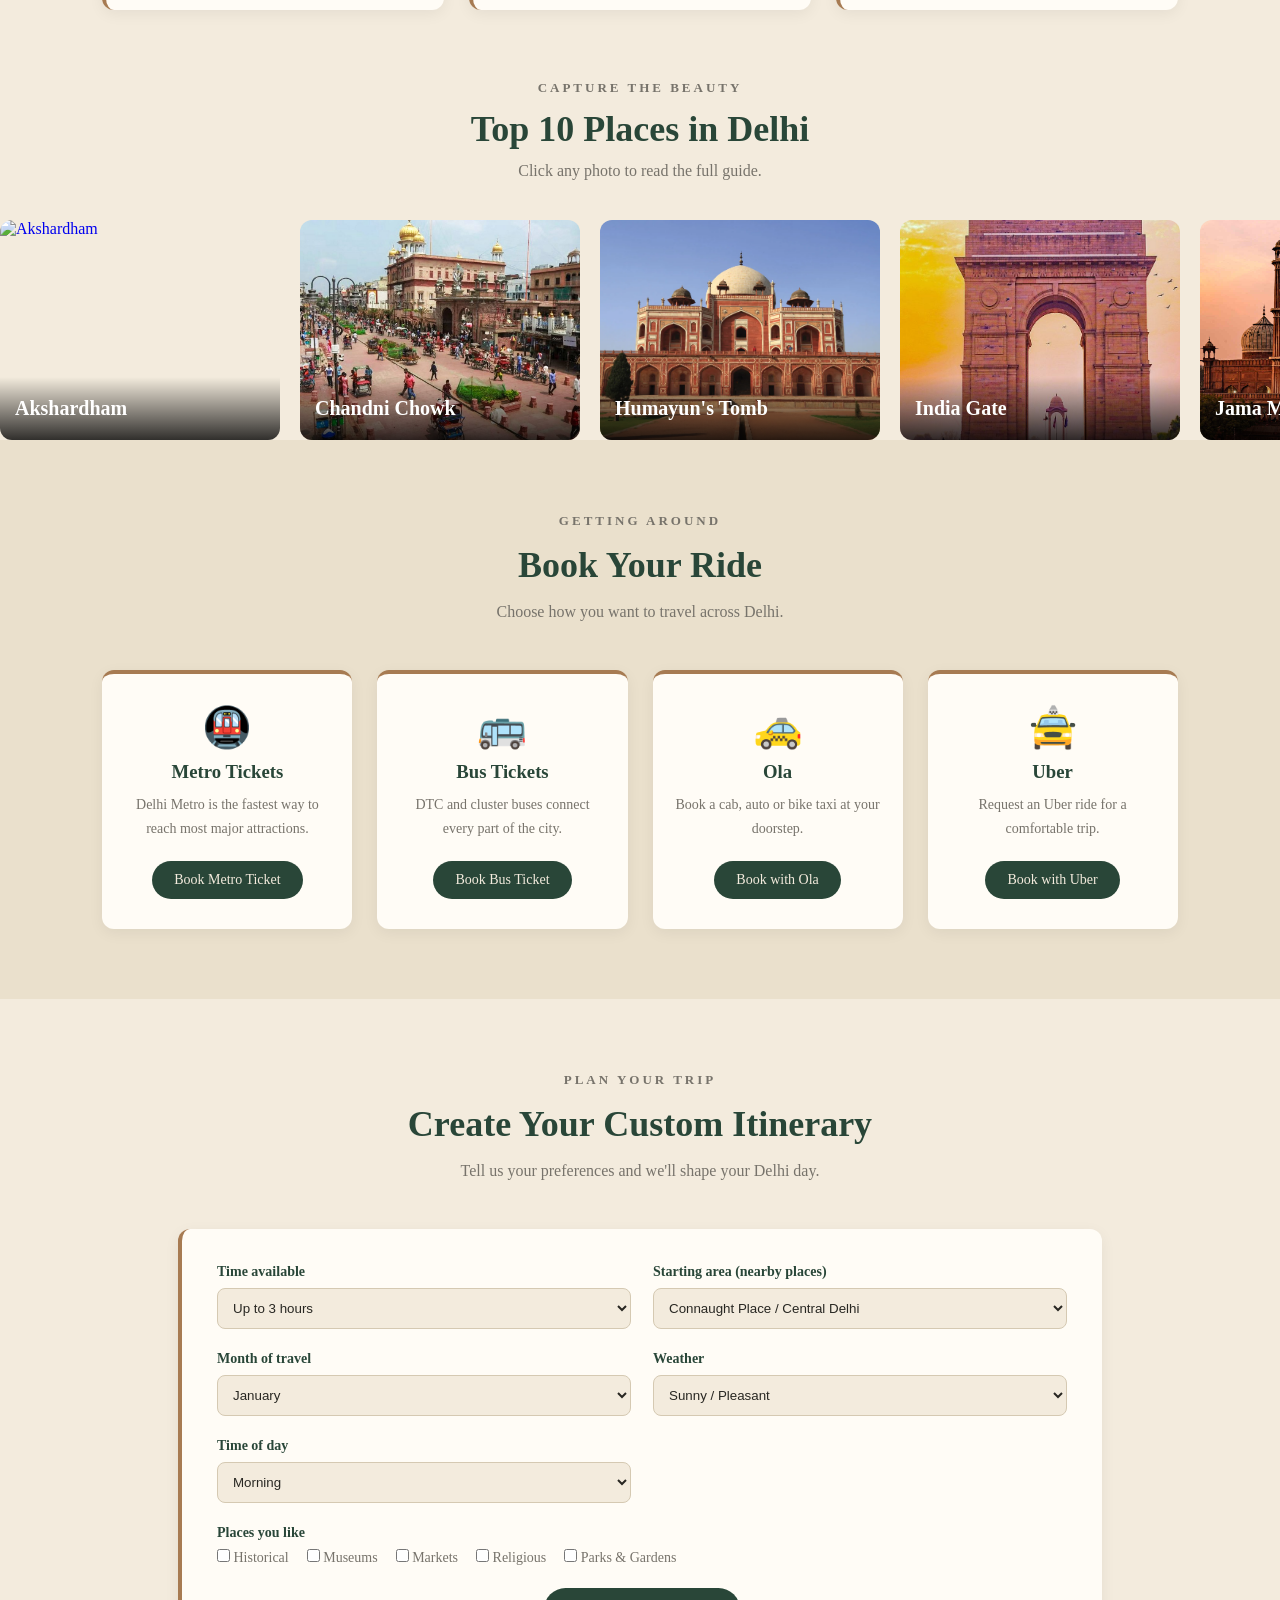
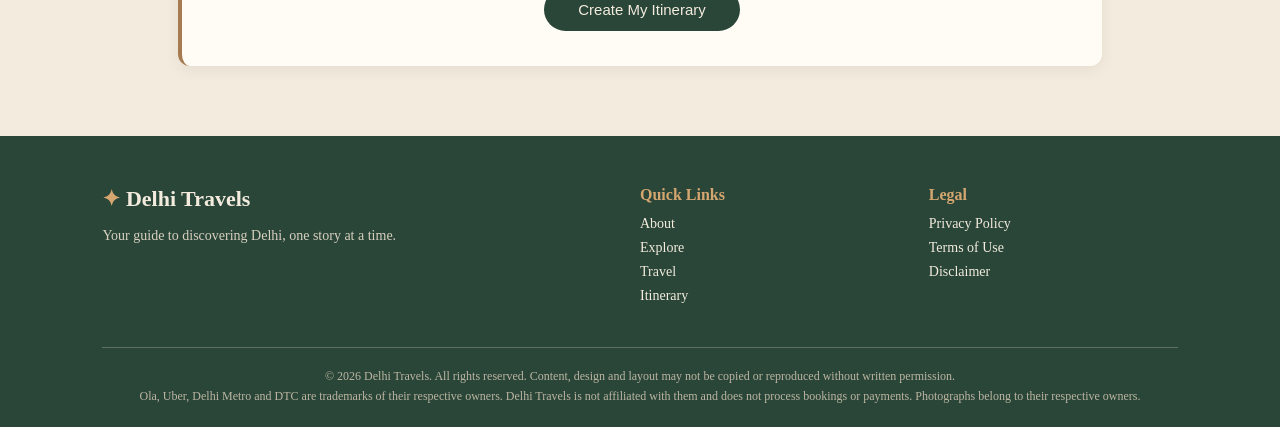
==== commit 451ce62c: "Places Webpage Addition" ====
--- a/index.html
+++ b/index.html
@@ -3,7 +3,6 @@
 <head>
     <meta charset="UTF-8">
     <meta name="viewport" content="width=device-width, initial-scale=1.0">
-<<<<<<< HEAD
     <title>Delhi Tour Guide</title>
     <link rel="stylesheet" href="style-main.css">
 </head>
@@ -150,64 +149,64 @@
                 <a class="photo-card" href="Akshardham.html">
                     <img src="Akshardham.jpg" alt="Akshardham"><h3>Akshardham</h3>
                 </a>
-                <a class="photo-card" href="chandni-chowk.html">
+                <a class="photo-card" href="Chandni_Chowk.html">
                     <img src="ChandniChowk.jpg" alt="Chandni Chowk"><h3>Chandni Chowk</h3>
                 </a>
-                <a class="photo-card" href="humayuns-tomb.html">
+                <a class="photo-card" href="Humayuns_Tomb.html">
                     <img src="HumayunsTomb.webp" alt="Humayun's Tomb"><h3>Humayun's Tomb</h3>
                 </a>
-                <a class="photo-card" href="india-gate.html">
+                <a class="photo-card" href="India_Gate.html">
                     <img src="IndiaGate.jpg" alt="India Gate"><h3>India Gate</h3>
                 </a>
-                <a class="photo-card" href="jama-masjid.html">
+                <a class="photo-card" href="Jama_Masjid.html">
                     <img src="JamaMasjid.jpg" alt="Jama Masjid"><h3>Jama Masjid</h3>
                 </a>
-                <a class="photo-card" href="lodhi-garden.html">
+                <a class="photo-card" href="Lodhi_Garden.html">
                     <img src="LodhiGarden.jpg" alt="Lodhi Garden"><h3>Lodhi Garden</h3>
                 </a>
-                <a class="photo-card" href="lotus-temple.html">
+                <a class="photo-card" href="Lotus_Temple.html">
                     <img src="LotusTemple.jpg" alt="Lotus Temple"><h3>Lotus Temple</h3>
                 </a>
-                <a class="photo-card" href="purana-qila.html">
+                <a class="photo-card" href="Purana_Qila.html">
                     <img src="PuranaQila.jpg" alt="Purana Qila"><h3>Purana Qila</h3>
                 </a>
-                <a class="photo-card" href="red-fort.html">
+                <a class="photo-card" href="Red_Fort.html">
                     <img src="RedFort.jpg" alt="Red Fort"><h3>Red Fort</h3>
                 </a>
-                <a class="photo-card" href="qutub-minar.html">
+                <a class="photo-card" href="Qutub_Minar.html">
                     <img src="QutubMinar.webp" alt="Qutub Minar"><h3>Qutub Minar</h3>
                 </a>
             </div>
 
             <div class="photo-group" aria-hidden="true">
-                <a class="photo-card" href="places/akshardham.html" tabindex="-1">
+                <a class="photo-card" href="Akshardham.html" tabindex="-1">
                     <img src="Akshardham.jpg" alt="Akshardham"><h3>Akshardham</h3>
                 </a>
-                <a class="photo-card" href="places/chandni-chowk.html" tabindex="-1">
+                <a class="photo-card" href="Chandni_Chowk.html" tabindex="-1">
                     <img src="ChandniChowk.jpg" alt="Chandni Chowk"><h3>Chandni Chowk</h3>
                 </a>
-                <a class="photo-card" href="places/humayuns-tomb.html" tabindex="-1">
+                <a class="photo-card" href="Humayuns-tomb.html" tabindex="-1">
                     <img src="HumayunsTomb.webp" alt="Humayun's Tomb"><h3>Humayun's Tomb</h3>
                 </a>
-                <a class="photo-card" href="places/india-gate.html" tabindex="-1">
+                <a class="photo-card" href="India_Gate.html" tabindex="-1">
                     <img src="IndiaGate.jpg" alt="India Gate"><h3>India Gate</h3>
                 </a>
-                <a class="photo-card" href="places/jama-masjid.html" tabindex="-1">
+                <a class="photo-card" href="Jama_Masjid.html" tabindex="-1">
                     <img src="JamaMasjid.jpg" alt="Jama Masjid"><h3>Jama Masjid</h3>
                 </a>
-                <a class="photo-card" href="places/lodhi-garden.html" tabindex="-1">
+                <a class="photo-card" href="Lodhi_Garden.html" tabindex="-1">
                     <img src="LodhiGarden.jpg" alt="Lodhi Garden"><h3>Lodhi Garden</h3>
                 </a>
-                <a class="photo-card" href="places/lotus-temple.html" tabindex="-1">
+                <a class="photo-card" href="Lotus_Temple.html" tabindex="-1">
                     <img src="LotusTemple.jpg" alt="Lotus Temple"><h3>Lotus Temple</h3>
                 </a>
-                <a class="photo-card" href="places/purana-qila.html" tabindex="-1">
+                <a class="photo-card" href="Purana_Qila.html" tabindex="-1">
                     <img src="PuranaQila.jpg" alt="Purana Qila"><h3>Purana Qila</h3>
                 </a>
-                <a class="photo-card" href="places/red-fort.html" tabindex="-1">
+                <a class="photo-card" href="Red_Fort.html" tabindex="-1">
                     <img src="RedFort.jpg" alt="Red Fort"><h3>Red Fort</h3>
                 </a>
-                <a class="photo-card" href="places/qutub-minar.html" tabindex="-1">
+                <a class="photo-card" href="Qutub_Minar.html" tabindex="-1">
                     <img src="QutubMinar.webp" alt="Qutub Minar"><h3>Qutub Minar</h3>
                 </a>
             </div>
@@ -366,83 +365,5 @@
     </div>
 
 </footer>
-
-=======
-    <title>EXPERIMENT NO. 5</title>
-</head>
-<body background="background.jpg">
-    <h1 align="center">Welcome to Delhi Travels</h1>
-    <h2 align="center">"Discover Delhi, One Story at a Time"</h2>
-<div><h3>HISTORY</h3>
-<image src="india_gate.jpg" align="right" width="250px"></image>
-Delhi is best understood as a city built in layers, with monuments from different periods standing close to one another.
-<br><b>Ancient Delhi:</b> Tradition connects the area with Indraprastha, the city mentioned in the Mahabharata. The exact historical identification is debated, but the site is associated with Purana Qila.
-
-<br><b>Medieval Delhi:</b> From the 12th century onward, Delhi became a major centre of several Islamic dynasties, beginning with the Delhi Sultanate. This period left landmarks such as Qutub Minar, Quwwat-ul-Islam Mosque, Tughlaqabad Fort, and Lodhi Gardens.
-
-<br><b>Mughal Delhi:</b> Delhi became especially important under the Mughals. Shah Jahan established Shahjahanabad in the 17th century, centred around the Red Fort and Jama Masjid. The old city around Chandni Chowk still reflects this heritage.
-
-<br><b>1857 and British rule:</b> Delhi was a major centre of the Revolt of 1857. After the uprising, British control was strengthened, and in 1911 the British announced the transfer of their capital from Calcutta to Delhi.
-
-<br><b>New Delhi:</b> Designed by Edwin Lutyens and Herbert Baker, New Delhi was inaugurated as the imperial capital in 1931. Its grand avenues and buildings include India Gate, Rashtrapati Bhavan, and Parliament House.
-
-<br><b>Independent India:</b> After independence in 1947, Delhi became the capital of the Republic of India. The city expanded dramatically and became a major political, cultural, and commercial centre.
-</div>
-<div><h3>MODES OF TRANSPORT</h3>
-    <ul>
-        <li>DTC BUS</li>       
-        <li>METRO</li>
-        <li>RAPIDO/TWO WHEELERS</li>     
-        <li>AUTO/RICKSHAW</li>  
-        <li>CAB/FOUR WHEELERS</li>
-    </ul>
-</div>
-<div><h3>MAJOR TOURIST ATTRACTIONS</h3>
-<table border="2px">
-    <tr>
-        <th>S.NO.</th>
-        <th>TOURIST ATTRACTION</th>
-        <th>LOCATION</th>
-        <th>NEAREST METRO STATION</th>
-    </tr>
-    <tr  align="center">
-        <td>1.</td>
-        <td>Akshardham</td>
-        <td>Pandav Nagar</td>
-        <td>Akshardham Metro Station</td>
-    </tr>
-    <tr align="center">
-        <td>2.</td>
-        <td>India Gate</td>
-        <td>Kartavya Path</td>
-        <td>Central Secretariat</td>
-    </tr>
-    <tr align="center">
-        <td>3.</td>
-        <td>Lodhi Garden</td>
-        <td>New Delhi</td>
-        <td>Jor Bagh</td>
-    </tr>
-    <tr align="center">
-        <td>4.</td>
-        <td>Lotus Temple</td>
-        <td>Kalkaji</td>
-        <td>Kalkaji Mandir</td>
-    </tr>
-    <tr align="center">
-        <td>5.</td>
-        <td>Red Fort</td>
-        <td>Chandani Chowk</td>
-        <td>Lal Quila Metro Station</td>
-    </tr>
-</table></div>
-<div><h3>Know More About These Places</h3>
-    <a href="Akshardham.html">Akshardham</a><br>
-    <a href="Lodhi_Garden.html">Lodhi Garden</a><br>
-    <a href="Lotus_Temple.html">Lotus Temple</a><br>
-    <a href="Red_Fort.html">Red Fort</a><br>
-    <a href="India_Gate.html">India Gate</a>
-</div>
->>>>>>> 30056c1e6b7c3258881d09b1785db2aba882033d
 </body>
 </html>
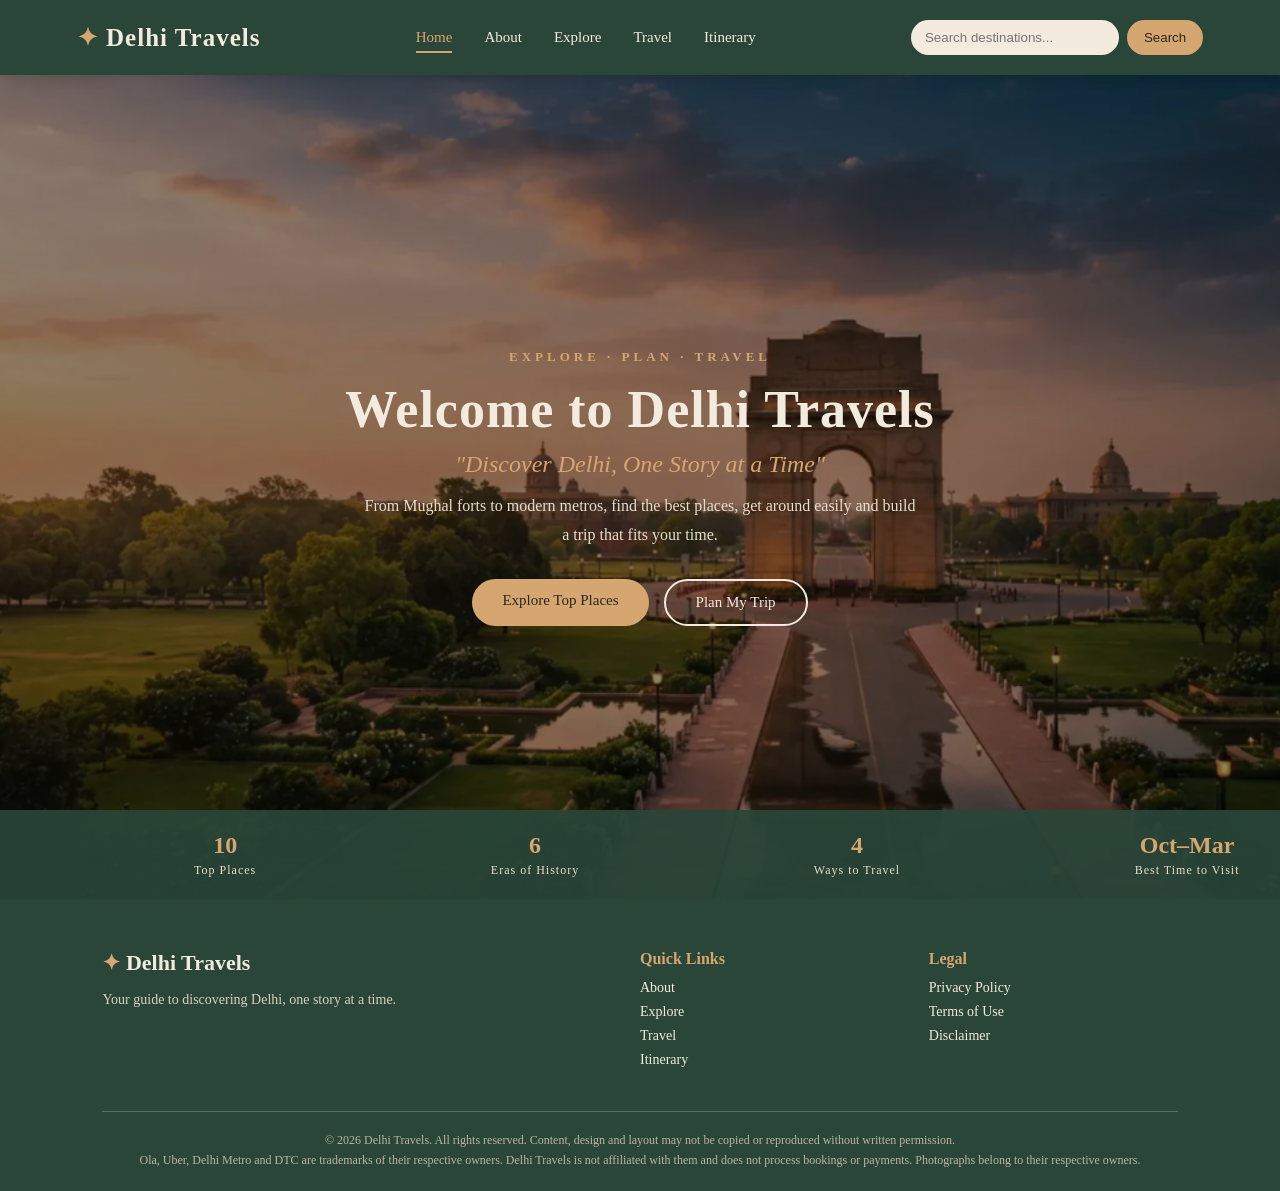
==== commit 55512977: "Added Functionality" ====
--- a/index.html
+++ b/index.html
@@ -5,6 +5,7 @@
     <meta name="viewport" content="width=device-width, initial-scale=1.0">
     <title>Delhi Tour Guide</title>
     <link rel="stylesheet" href="style-main.css">
+    <script src="script-main.js" defer></script>
 </head>
 <body>
     
@@ -185,7 +186,7 @@
                 <a class="photo-card" href="Chandni_Chowk.html" tabindex="-1">
                     <img src="ChandniChowk.jpg" alt="Chandni Chowk"><h3>Chandni Chowk</h3>
                 </a>
-                <a class="photo-card" href="Humayuns-tomb.html" tabindex="-1">
+                <a class="photo-card" href="Humayuns_Tomb.html" tabindex="-1">
                     <img src="HumayunsTomb.webp" alt="Humayun's Tomb"><h3>Humayun's Tomb</h3>
                 </a>
                 <a class="photo-card" href="India_Gate.html" tabindex="-1">
@@ -241,16 +242,19 @@
 
         <div class="travel-card">
             <div class="travel-icon">🚕</div>
-            <h3>Ola</h3>
-            <p>Book a cab, auto or bike taxi at your doorstep.</p>
-            <a href="https://www.olacabs.com" target="_blank" rel="noopener" class="btn">Book with Ola</a>
+            <h3>Ola &amp; Uber</h3>
+            <p>Book a cab, auto or bike taxi in a few taps.</p>
+            <div class="btn-row">
+            <a href="https://www.olacabs.com" target="_blank" rel="noopener" class="btn">Ola</a>
+            <a href="https://www.uber.com/in/en/" target="_blank" rel="noopener" class="btn">Uber</a>
+            </div> 
         </div>
 
         <div class="travel-card">
-            <div class="travel-icon">🚖</div>
-            <h3>Uber</h3>
-            <p>Request an Uber ride for a comfortable trip.</p>
-            <a href="https://www.uber.com/in/en/" target="_blank" rel="noopener" class="btn">Book with Uber</a>
+            <div class="travel-icon">🏍️</div>
+            <h3>Rapido</h3>
+            <p>Affordable bike taxis, autos and cabs for quick city rides.</p>
+            <a href="https://www.rapido.bike" target="_blank" rel="noopener" class="btn">Book with Rapido</a>
         </div>
 
     </div>
@@ -266,8 +270,8 @@
         <p>Tell us your preferences and we'll shape your Delhi day.</p>
     </div>
 
-    <form class="itinerary-form" action="itinerary-result.html" method="get">
-
+    <form class="itinerary-form" method="get">
+        <div id="itinerary-result" class="itinerary-result"></div>
         <div class="form-group">
             <label for="time-limit">Time available</label>
             <select id="time-limit" name="time">
--- a/style-main.css
+++ b/style-main.css
@@ -517,4 +517,76 @@
 
 @media (prefers-reduced-motion: reduce) {
     .page:target, .mainpage { animation: none; }
+}
+
+/* STOP SIDEWAYS SCROLL */
+html { overflow-x: hidden; }
+
+/* ONE SECTION AT A TIME (controlled by script.js) */
+.page { display: none; min-height: calc(100vh - 75px); }
+.page.active { display: block; animation: pageFade 0.6s ease; }
+.mainpage { animation: pageFade 0.6s ease; }
+.mainpage.is-hidden { display: none; }
+
+@keyframes pageFade {
+    from { opacity: 0; transform: translateY(20px); }
+    to   { opacity: 1; transform: translateY(0); }
+}
+
+/* ACTIVE NAV LINK */
+.nav-links a.current { color: #D5A66F; }
+.nav-links a.current::after { width: 100%; }
+
+/* TRAVEL: two buttons on one card */
+.btn-row { display: flex; gap: 10px; justify-content: center; flex-wrap: wrap; }
+
+/* SEARCH MESSAGE (toast) */
+#toast {
+    position: fixed;
+    left: 50%;
+    bottom: 30px;
+    transform: translate(-50%, 20px);
+    background-color: #294638;
+    color: #F3EBDD;
+    border-left: 4px solid #D5A66F;
+    padding: 14px 22px;
+    border-radius: 10px;
+    box-shadow: 0 6px 20px rgba(0,0,0,0.25);
+    opacity: 0;
+    pointer-events: none;
+    transition: 0.4s ease;
+    z-index: 2000;
+    max-width: 90%;
+}
+#toast.show { opacity: 1; transform: translate(-50%, 0); }
+
+/* ITINERARY RESULT */
+.itinerary-result { max-width: 850px; margin: 35px auto 0; }
+.plan-day, .plan-notes {
+    border-radius: 12px;
+    padding: 25px 30px;
+    margin-bottom: 20px;
+    box-shadow: 0 4px 15px rgba(0,0,0,0.06);
+}
+.plan-day { background-color: #FFFCF6; border-left: 4px solid #A77B52; }
+.plan-day h3 { color: #294638; margin-bottom: 12px; }
+.plan-stop { display: flex; gap: 18px; padding: 12px 0; border-bottom: 1px solid #EAE0CC; }
+.plan-stop:last-child { border-bottom: none; }
+.plan-time { min-width: 85px; color: #A77B52; font-weight: bold; font-size: 14px; }
+.plan-stop a { color: #294638; font-weight: bold; text-decoration: none; }
+.plan-stop a:hover { color: #A77B52; }
+.plan-stop span { display: block; color: #77736B; font-size: 13px; margin-top: 3px; }
+.plan-notes { background-color: #294638; color: #E6DECB; }
+.plan-notes h3 { color: #D5A66F; margin-bottom: 8px; }
+.plan-notes li { margin: 6px 0 6px 18px; line-height: 1.6; font-size: 14px; }
+
+/* MOBILE + ACCESSIBILITY */
+@media (max-width: 768px) {
+    .mainpage h1 { font-size: 34px; }
+    .mainpage h2 { font-size: 18px; }
+    .hero-stats { flex-wrap: wrap; gap: 15px; position: static; margin-top: 40px; }
+    .mainpage { padding-bottom: 40px; }
+}
+@media (prefers-reduced-motion: reduce) {
+    .page.active, .mainpage { animation: none; }
 }
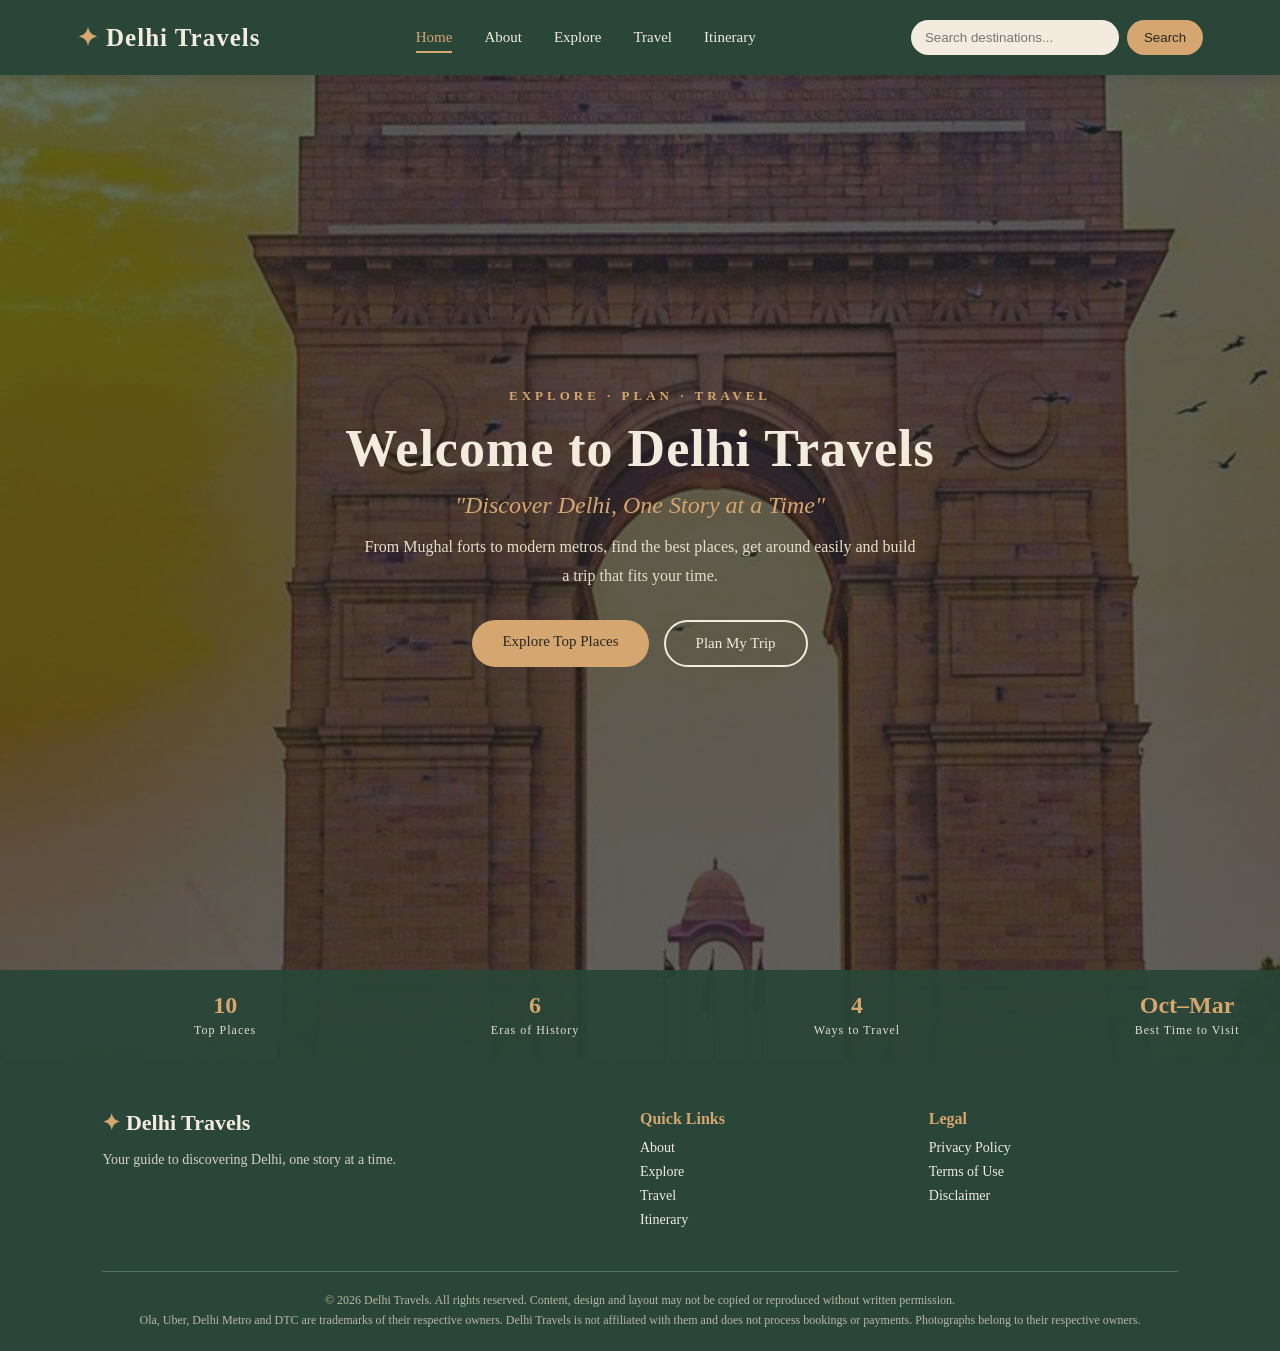
==== commit 22f727e6: "Improved Layout" ====
--- a/index.html
+++ b/index.html
@@ -13,7 +13,7 @@
 
 <a href="#home" class="logo"><span>✦</span> Delhi Travels</a>
 
-<div class="nav-links">
+    <div class="nav-links">
     <a href="#home">Home</a>
     <a href="#about">About</a>
     <a href="#explore">Explore</a>
@@ -271,7 +271,6 @@
     </div>
 
     <form class="itinerary-form" method="get">
-        <div id="itinerary-result" class="itinerary-result"></div>
         <div class="form-group">
             <label for="time-limit">Time available</label>
             <select id="time-limit" name="time">
@@ -332,8 +331,9 @@
         </fieldset>
 
         <button type="submit" class="btn form-btn">Create My Itinerary</button>
-
+        
     </form>
+    <div id="itinerary-result" class="itinerary-result"></div>
 </section>
 
 
--- a/style-main.css
+++ b/style-main.css
@@ -174,21 +174,6 @@
 .hero-stats strong { color: #D5A66F; font-size: 24px; }
 .hero-stats span { font-size: 12px; letter-spacing: 1px; color: #E6DECB; }
 
-.mainpage {
-    height: 500px;
-    background-image: linear-gradient(rgba(0,0,0,0.45), rgba(0,0,0,0.45)), url("HomePage.png");
-    background-size: cover;
-    background-position: center;
-    display: flex;
-    flex-direction: column;
-    align-items: center;
-    justify-content: center;
-    text-align: center;
-    color: #F3EBDD;
-    padding: 0 20px;
-}
-.mainpage h2 { font-weight: normal; font-style: italic; margin-top: 12px; }
-
 .history-section {
     padding: 70px 8%;
     background-color: #F3EBDD;
@@ -354,12 +339,6 @@
 
 .gallery:hover .photo-track {
     animation-play-state: paused;
-}
-
-@media (prefers-reduced-motion: reduce) {
-    .photo-track {
-        animation: none;
-    }
 }
 
 .section-heading { text-align: center; max-width: 650px; margin: 0 auto 45px; }
@@ -450,74 +429,6 @@
 .place-page img { width: 100%; border-radius: 12px; margin-bottom: 20px; }
 .place-page p { color: #77736B; line-height: 1.8; margin-bottom: 12px; }
 
-/* MOBILE RESPONSIVENESS */
-
-@media (max-width: 768px) {
-    .history-container {
-        grid-template-columns: repeat(2, 1fr);
-    }
-}
-
-@media (max-width: 480px) {
-    .history-container {
-        grid-template-columns: 1fr;
-    }
-}
-
-@media (max-width: 900px) {
-    .travel-container { grid-template-columns: repeat(2, 1fr); }
-    .footer-container { grid-template-columns: 1fr; }
-}
-@media (max-width: 600px) {
-    .travel-container, .itinerary-form { grid-template-columns: 1fr; }
-}
-
-/* ONE SECTION AT A TIME */
-.page {
-    display: none;                         /* all sections hidden by default */
-    min-height: calc(100vh - 75px);        /* selected section fills the screen */
-}
-
-.page:target {
-    display: block;                        /* show only the clicked section */
-}
-
-/* hide the hero when any section is open */
-body:has(.page:target) .mainpage {
-    display: none;
-}
-
-/* SMOOTH FADE-IN */
-.page:target,
-.mainpage {
-    animation: pageFade 0.6s ease;
-}
-
-@keyframes pageFade {
-    from { opacity: 0; transform: translateY(20px); }
-    to   { opacity: 1; transform: translateY(0); }
-}
-
-/* HIGHLIGHT THE ACTIVE NAV LINK */
-body:has(#about:target)     .nav-links a[href="#about"],
-body:has(#explore:target)   .nav-links a[href="#explore"],
-body:has(#travel:target)    .nav-links a[href="#travel"],
-body:has(#itinerary:target) .nav-links a[href="#itinerary"],
-body:not(:has(.page:target)) .nav-links a[href="#home"] {
-    color: #D5A66F;
-}
-
-/* MOBILE + ACCESSIBILITY */
-@media (max-width: 768px) {
-    .mainpage h1 { font-size: 34px; }
-    .mainpage h2 { font-size: 18px; }
-    .hero-stats { flex-wrap: wrap; gap: 15px; position: static; margin-top: 40px; }
-    .mainpage { padding-bottom: 40px; }
-}
-
-@media (prefers-reduced-motion: reduce) {
-    .page:target, .mainpage { animation: none; }
-}
 
 /* STOP SIDEWAYS SCROLL */
 html { overflow-x: hidden; }
@@ -560,33 +471,37 @@
 }
 #toast.show { opacity: 1; transform: translate(-50%, 0); }
 
-/* ITINERARY RESULT */
-.itinerary-result { max-width: 850px; margin: 35px auto 0; }
+/* ITINERARY RESULT: plan on the left, tips on the right */
+.itinerary-result {
+    max-width: 1000px;
+    margin: 35px auto 0;
+    display: grid;
+    grid-template-columns: 1.4fr 1fr;
+    gap: 20px;
+    align-items: start;
+}
+
 .plan-day, .plan-notes {
     border-radius: 12px;
     padding: 25px 30px;
-    margin-bottom: 20px;
+    margin: 0;
     box-shadow: 0 4px 15px rgba(0,0,0,0.06);
 }
-.plan-day { background-color: #FFFCF6; border-left: 4px solid #A77B52; }
-.plan-day h3 { color: #294638; margin-bottom: 12px; }
-.plan-stop { display: flex; gap: 18px; padding: 12px 0; border-bottom: 1px solid #EAE0CC; }
+
+.plan-day   { grid-column: 1; background-color: #FFFCF6; border-left: 4px solid #A77B52; }
+.plan-notes { grid-column: 2; grid-row: 1 / span 3; background-color: #294638; color: #E6DECB; }
+
+.plan-day h3 { color: #294638; font-size: 22px; margin-bottom: 12px; }
+
+.plan-stop { display: flex; gap: 18px; padding: 14px 0; border-bottom: 1px solid #EAE0CC; }
 .plan-stop:last-child { border-bottom: none; }
 .plan-time { min-width: 85px; color: #A77B52; font-weight: bold; font-size: 14px; }
-.plan-stop a { color: #294638; font-weight: bold; text-decoration: none; }
+.plan-stop a { color: #294638; font-weight: bold; text-decoration: none; font-size: 17px; }
 .plan-stop a:hover { color: #A77B52; }
-.plan-stop span { display: block; color: #77736B; font-size: 13px; margin-top: 3px; }
-.plan-notes { background-color: #294638; color: #E6DECB; }
-.plan-notes h3 { color: #D5A66F; margin-bottom: 8px; }
-.plan-notes li { margin: 6px 0 6px 18px; line-height: 1.6; font-size: 14px; }
-
-/* MOBILE + ACCESSIBILITY */
-@media (max-width: 768px) {
-    .mainpage h1 { font-size: 34px; }
-    .mainpage h2 { font-size: 18px; }
-    .hero-stats { flex-wrap: wrap; gap: 15px; position: static; margin-top: 40px; }
-    .mainpage { padding-bottom: 40px; }
-}
-@media (prefers-reduced-motion: reduce) {
-    .page.active, .mainpage { animation: none; }
-}+.plan-stop span { display: block; color: #77736B; font-size: 13px; margin-top: 4px; }
+
+.plan-notes h3 { color: #D5A66F; font-size: 20px; margin-bottom: 10px; }
+.plan-notes ul { list-style: none; }
+.plan-notes li { margin: 0 0 12px; padding-left: 16px; position: relative; line-height: 1.6; font-size: 14px; }
+.plan-notes li::before { content: "•"; color: #D5A66F; position: absolute; left: 0; }
+.plan-notes a { color: #D5A66F; }
